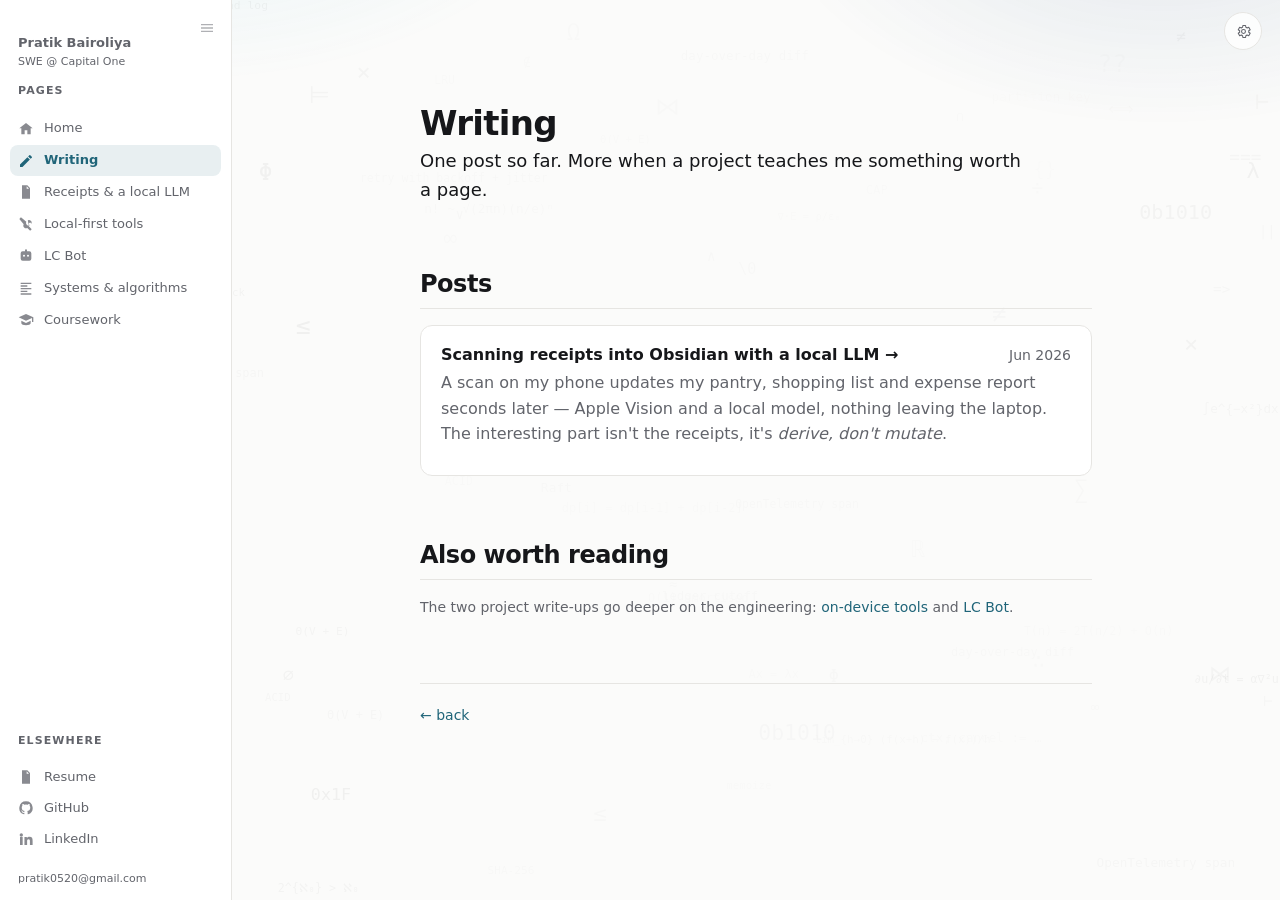
==== writing/index.html @ f4f7e484 "Keep the hero's three icon buttons together At 390px the action row wrapped 3 + 2 — the two pills an" ====
<!doctype html>
<html lang="en">
<head>
<meta charset="utf-8">
<meta name="viewport" content="width=device-width, initial-scale=1">
<title>Writing — Pratik Bairoliya</title>
<meta name="description" content="Notes from building things — local-first AI tools, batch systems, and what each one taught me.">

<link rel="canonical" href="https://pbairoliya.github.io/writing/">
<meta property="og:type" content="website">
<meta property="og:title" content="Writing — Pratik Bairoliya">
<meta property="og:description" content="Notes from building things. What a project taught me that I did not expect going in.">
<meta property="og:url" content="https://pbairoliya.github.io/writing/">
<meta property="og:site_name" content="Pratik Bairoliya">
<meta property="og:image" content="https://pbairoliya.github.io/og.png">
<meta property="og:image:width" content="1200">
<meta property="og:image:height" content="630">
<meta property="og:image:alt" content="Pratik Bairoliya — full-stack software engineer. Every night, a bank has to close its books. I own that job.">
<meta name="twitter:card" content="summary_large_image">
<meta name="theme-color" content="#fbfbfa" media="(prefers-color-scheme: light)">
<meta name="theme-color" content="#16171b" media="(prefers-color-scheme: dark)">
<link rel="icon" href="../favicon.svg" type="image/svg+xml">
<!-- /social -->
<script>try{var t=localStorage.getItem("theme");if(t&&t!=="system")document.documentElement.setAttribute("data-theme",t)}catch(e){}</script>
<link rel="stylesheet" href="../css/base.css?v=69">
<link rel="stylesheet" href="../css/components.css?v=69">
<link rel="stylesheet" href="../css/motion.css?v=69">
<link rel="stylesheet" href="../css/tour.css?v=69">
</head>
<body>
<a class="skip" href="#main">Skip to content</a>
<a class="skip skip-2" href="#side" data-skip>Skip to navigation</a>

<button class="side-toggle" id="side-toggle" type="button"
        aria-label="Open menu" aria-expanded="false" aria-controls="side">
  <svg viewBox="0 0 24 24" aria-hidden="true"><path d="M3 6h18v2H3V6Zm0 5h18v2H3v-2Zm0 5h18v2H3v-2Z"/></svg>
</button>
<div class="side-scrim" aria-hidden="true"></div>

<button class="gear" id="gear" type="button" aria-label="Settings"
        aria-expanded="false" aria-controls="settings" title="Settings">
  <svg viewBox="0 0 24 24" aria-hidden="true"><path d="M12 8.5a3.5 3.5 0 1 0 0 7 3.5 3.5 0 0 0 0-7Zm0 5.5a2 2 0 1 1 0-4 2 2 0 0 1 0 4Z"/><path d="M19.4 13a7.8 7.8 0 0 0 0-2l2-1.5-2-3.4-2.3.9a7.7 7.7 0 0 0-1.8-1L14.9 3.5h-3.8l-.4 2.5a7.7 7.7 0 0 0-1.8 1l-2.3-.9-2 3.4L6.6 11a7.8 7.8 0 0 0 0 2l-2 1.5 2 3.4 2.3-.9c.55.42 1.16.76 1.8 1l.4 2.5h3.8l.4-2.5c.64-.24 1.25-.58 1.8-1l2.3.9 2-3.4-2-1.5Z" fill="none" stroke="currentColor" stroke-width="1.5" stroke-linejoin="round"/></svg>
</button>

<div class="settings" id="settings" role="dialog" aria-label="Settings">
  <p class="set-label">Appearance</p>
  <div class="set-row" role="group" aria-label="Colour theme">
    <button type="button" data-theme-btn="system" aria-pressed="true">Auto</button>
    <button type="button" data-theme-btn="light"  aria-pressed="false">Light</button>
    <button type="button" data-theme-btn="dark"   aria-pressed="false">Dark</button>
  </div>
  <div class="set-sep"></div>
  <button class="set-item" type="button" data-open-palette>Command menu <span>⌘K</span></button>
  <button class="set-item" type="button" data-collapse-side>Hide sidebar <span>[</span></button>
  <a class="set-item" href="../">Back to the start <span>↰</span></a>
  <a class="set-item" href="https://github.com/pbairoliya/pbairoliya.github.io">Site source <span>↗</span></a>
</div>

<div id="palette" aria-hidden="true" role="dialog" aria-label="Command palette">
  <div class="pal-box">
    <input type="text" placeholder="Type to filter — résumé, email, projects, theme…"
           aria-label="Filter commands" autocomplete="off" spellcheck="false">
    <div class="pal-list"></div>
    <div class="pal-foot">
      <span><span class="kbd">↑↓</span> move</span>
      <span><span class="kbd">↵</span> run</span>
      <span><span class="kbd">esc</span> close</span>
    </div>
  </div>
</div>

<nav class="side" id="side" aria-label="Pages" tabindex="-1">
  <button class="side-collapse" id="side-collapse" type="button"
          aria-label="Collapse sidebar" title="Collapse sidebar ( [ )">
    <svg viewBox="0 0 24 24" aria-hidden="true"><path d="M3 6h18v2H3V6Zm0 5h18v2H3v-2Zm0 5h18v2H3v-2Z"/></svg>
  </button>

  <a class="side-head" href="../">
    <span class="side-name">Pratik Bairoliya<span>SWE @ Capital One</span></span>
  </a>

  <p class="side-label">Pages</p>
  <a href="../"><svg viewBox="0 0 24 24" aria-hidden="true"><path d="M12 3 2 11h3v9h5v-6h4v6h5v-9h3L12 3Z"/></svg><span>Home</span></a>
  <a href="../writing/" class="on"><svg viewBox="0 0 24 24" aria-hidden="true"><path d="M3 17.3V21h3.7L17.8 9.9l-3.7-3.7L3 17.3ZM20.7 7a1 1 0 0 0 0-1.4l-2.3-2.3a1 1 0 0 0-1.4 0l-1.8 1.8 3.7 3.7L20.7 7Z"/></svg><span>Writing</span></a>
  <a href="../writing/receipts-local-llm.html"><svg viewBox="0 0 24 24" aria-hidden="true"><path d="M6 2h8l4 4v16H6V2Zm7 1.5V7h3.5L13 3.5ZM8 12h8v1.5H8V12Zm0 3.5h8V17H8v-1.5Z"/></svg><span>Receipts &amp; a local LLM</span></a>
  <a href="../projects/on-device-tools.html"><svg viewBox="0 0 24 24" aria-hidden="true"><path d="M14.7 6.3a4 4 0 0 1 5.4 5.2l-1.6-1.6-1.9.5-.5 1.9 1.6 1.6a4 4 0 0 1-5.2-5.4L4.4 2 2 4.4l6.5 8.1a4 4 0 0 0 5.4 5.4l4.3 4.3 2.4-2.4-4.3-4.3"/></svg><span>Local-first tools</span></a>
  <a href="../projects/lc.html"><svg viewBox="0 0 24 24" aria-hidden="true"><path d="M12 2a1.5 1.5 0 0 1 1.5 1.5V5H17a3 3 0 0 1 3 3v8a3 3 0 0 1-3 3H7a3 3 0 0 1-3-3V8a3 3 0 0 1 3-3h3.5V3.5A1.5 1.5 0 0 1 12 2ZM9 10a1.5 1.5 0 1 0 0 3 1.5 1.5 0 0 0 0-3Zm6 0a1.5 1.5 0 1 0 0 3 1.5 1.5 0 0 0 0-3Zm-6 5.5h6V17H9v-1.5Z"/></svg><span>LC Bot</span></a>
  <a href="../projects/systems-and-algorithms.html"><svg viewBox="0 0 24 24" aria-hidden="true"><path d="M4 4h16v2H4V4Zm0 4h10v2H4V8Zm0 4h16v2H4v-2Zm0 4h10v2H4v-2Zm0 4h16v2H4v-2Z"/></svg><span>Systems &amp; algorithms</span></a>
  <a href="../projects/coursework.html"><svg viewBox="0 0 24 24" aria-hidden="true"><path d="M12 3 1 8l11 5 9-4.1V15h2V8L12 3ZM5 13.2V17c0 1.7 3.1 3 7 3s7-1.3 7-3v-3.8l-7 3.2-7-3.2Z"/></svg><span>Coursework</span></a>

  <div class="side-end">
    <p class="side-label">Elsewhere</p>
    <a href="../Pratik-Bairoliya-Resume.pdf"><svg viewBox="0 0 24 24" aria-hidden="true"><path d="M6 2h8l4 4v16H6V2Zm7 1.5V7h3.5L13 3.5ZM8 12h8v1.5H8V12Zm0 3.5h8V17H8v-1.5Z"/></svg><span>Resume</span></a>
    <a href="https://github.com/pbairoliya"><svg viewBox="0 0 24 24" aria-hidden="true"><path d="M12 2a10 10 0 0 0-3.16 19.49c.5.09.68-.22.68-.48v-1.7c-2.78.6-3.37-1.34-3.37-1.34-.45-1.16-1.11-1.47-1.11-1.47-.91-.62.07-.61.07-.61 1 .07 1.53 1.03 1.53 1.03.89 1.53 2.34 1.09 2.91.83.09-.65.35-1.09.63-1.34-2.22-.25-4.56-1.11-4.56-4.94 0-1.09.39-1.98 1.03-2.68-.1-.25-.45-1.27.1-2.64 0 0 .84-.27 2.75 1.02a9.5 9.5 0 0 1 5 0c1.91-1.29 2.75-1.02 2.75-1.02.55 1.37.2 2.39.1 2.64.64.7 1.03 1.59 1.03 2.68 0 3.84-2.34 4.68-4.57 4.93.36.31.68.92.68 1.85v2.74c0 .27.18.58.69.48A10 10 0 0 0 12 2Z"/></svg><span>GitHub</span></a>
    <a href="https://linkedin.com/in/pbairol"><svg viewBox="0 0 24 24" aria-hidden="true"><path d="M4.98 3.5a2.5 2.5 0 1 1 0 5 2.5 2.5 0 0 1 0-5ZM3 9h4v12H3V9Zm6.5 0h3.8v1.64h.05c.53-.95 1.83-1.95 3.77-1.95 4.03 0 4.78 2.5 4.78 5.76V21h-4v-5.66c0-1.35-.03-3.09-1.96-3.09-1.96 0-2.26 1.47-2.26 2.99V21h-4V9Z"/></svg><span>LinkedIn</span></a>
  </div>

  <div class="side-foot">
    <a href="mailto:pratik0520@gmail.com">pratik0520@gmail.com</a>
  </div>
</nav>

<main class="wrap" id="main" tabindex="-1">
  <h1>Writing</h1>
  <p class="lede">
    One post so far. More when a project teaches me something worth a page.
  </p>

  <h2 id="posts">Posts</h2>

  <a class="card" href="receipts-local-llm.html">
    <div class="row">
      <h3 style="margin:0">Scanning receipts into Obsidian with a local LLM →</h3>
      <span class="meta">Jun 2026</span>
    </div>
    <p>A scan on my phone updates my pantry, shopping list and expense report seconds later —
       Apple Vision and a local model, nothing leaving the laptop. The interesting part isn't
       the receipts, it's <em>derive, don't mutate</em>.</p>
  </a>

  <h2 id="also-worth-reading">Also worth reading</h2>
  <p class="meta">
    The two project write-ups go deeper on the engineering:
    <a href="../projects/on-device-tools.html">on-device tools</a> and
    <a href="../projects/lc.html">LC Bot</a>.
  </p>

  <footer>
    <a href="../">← back</a>
  </footer>
</main>
<script src="../js/theme.js?v=69" defer></script>
<script src="../js/field.js?v=69" defer></script>
<script src="../js/palette.js?v=69" defer></script>
<script src="../js/spotlight.js?v=69" defer></script>
<script src="../js/sidebar.js?v=69" defer></script>
<script src="../js/reveal.js?v=69" defer></script>
<script src="../js/blocks.js?v=69" defer></script>
<script src="../js/a11y.js?v=69" defer></script>
<script src="../js/settings.js?v=69" defer></script>
</body>
</html>
---- css/base.css ----
/* base — tokens, reset, typography, layout skeleton.
   Colour tokens are seeded here and then driven live by js/field.js, which
   walks a palette and rewrites --accent, --accent-2, --hit and --wash. */
:root {
  --bg:#fbfbfa; --panel:#fff; --ink:#16171a; --muted:#62646b;
  --line:#e6e5e2; --code-bg:#f3f3f1;
  --accent:#1f5fd6; --accent-2:#6d4bd8; --hit:#8b5cf6; --wash:#1f5fd6;
  --hit2:#b45309; --muted-strong:#5b6270;
  --on-accent:#fbfbfa;
  --mono: ui-monospace, SFMono-Regular, "SF Mono", Menlo, monospace;
  --sans: -apple-system, BlinkMacSystemFont, "Segoe UI", Inter, system-ui, sans-serif;

  /* ---- type scale ----
     The stylesheet had 26 distinct font sizes, 12 line-heights and 8 trackings.
     Several were the same visual tier written three ways — .89rem, .9rem and
     14px all meaning "muted caption". Seven steps, one unit. */
  --fs-2xs: .6875rem;   /* 11 — uppercase micro-labels */
  --fs-xs:  .75rem;     /* 12 — keyboard hints, badges  */
  --fs-sm:  .8125rem;   /* 13 — controls, nav, buttons  */
  --fs-md:  .875rem;    /* 14 — secondary text, captions */
  --fs-base: 1rem;      /* 16 — body                     */
  --fs-lg:  1.125rem;   /* 18 — lede                     */
  --fs-xl:  1.25rem;    /* 20 — a long page's lede        */
  --fs-2xl: 1.5rem;     /* 24 — section headings         */

  --lh-tight: 1.15;     /* display */
  --lh-snug:  1.3;      /* headings and UI rows */
  --lh-body:  1.6;      /* all prose */

  --ls-tight: -.02em;   /* large display type */
  --ls-caps:   .1em;    /* every uppercase label */

  /* ---- radii ---- four "card" radii collapse to one */
  --r-xs: 4px;          /* code, kbd, the job rail */
  --r-sm: 8px;          /* nav rows, small buttons */
  --r-md: 12px;         /* every card-like surface */
  --r-lg: 16px;         /* floating surfaces */
  --r-pill: 999px;

  /* ---- spacing ---- a 4px scale; 7/9/11/14/17/26/42/52 all rounded into it */
  --s1: 4px;  --s2: 8px;  --s3: 12px; --s4: 16px;
  --s5: 20px; --s6: 24px; --s7: 32px; --s8: 48px; --s9: 64px;

  /* ---- depth ---- three scrim opacities and four shadow alphas become two */
  --scrim: rgba(8, 9, 12, .55);
  --shadow-float: 0 6px 20px -10px rgba(0, 0, 0, .4);
  --shadow-pop: 0 18px 46px -18px rgba(0, 0, 0, .5);
}
@media (prefers-color-scheme: dark) {
  :root:not([data-theme="light"]) {
    --bg:#0e0f12; --panel:#16171b; --ink:#e9e9ea; --muted:#9a9ca3;
    --line:#2f323a; --code-bg:#1d1f23;
    --accent:#7fb2ff; --accent-2:#b18cff; --hit:#a97bff; --on-accent:#0e0f12;
    --hit2:#f0b429; --muted-strong:#9aa3ad;
  }
}
:root[data-theme="dark"] {
  --bg:#0e0f12; --panel:#16171b; --ink:#e9e9ea; --muted:#9a9ca3;
  --line:#2f323a; --code-bg:#1d1f23;
  --accent:#7fb2ff; --accent-2:#b18cff; --hit:#a97bff; --on-accent:#0e0f12;
  --hit2:#f0b429; --muted-strong:#9aa3ad;
}
:root[data-theme="light"] {
  --bg:#fbfbfa; --panel:#fff; --ink:#16171a; --muted:#62646b;
  --line:#e6e5e2; --code-bg:#f3f3f1;
}

* { box-sizing: border-box; }
body {
  margin: 0; background: var(--bg); color: var(--ink);
  font: var(--fs-base)/var(--lh-body) var(--sans); -webkit-font-smoothing: antialiased;
}
/* an ambient wash behind everything, drifting with the palette */
body::before {
  content: ""; position: fixed; inset: -20vh -10vw auto; height: 70vh; z-index: -2;
  pointer-events: none; opacity: .62;
  background: radial-gradient(48vw 42vh at 20% 0%,
                color-mix(in srgb, var(--wash) 24%, transparent), transparent 70%),
              radial-gradient(44vw 38vh at 84% 10%,
                color-mix(in srgb, var(--accent-2) 20%, transparent), transparent 72%);
  transition: background .9s linear;
}

.wrap { max-width: 720px; margin-inline: auto; position: relative; z-index: 1;
         padding-block: clamp(72px, 12vw, 104px) clamp(88px, 16vw, 120px);
         padding-inline: clamp(16px, 5vw, 24px); }
a { color: var(--accent); text-decoration: none; transition: color .8s linear; }
a:hover { text-decoration: underline; }

h1 { font-size: clamp(1.9rem, 5vw, 2.125rem); line-height: var(--lh-tight); letter-spacing: var(--ls-tight); margin: 0 0 var(--s1); }
h2 { font-size: var(--fs-2xl); line-height: var(--lh-snug); letter-spacing: var(--ls-tight); margin: var(--s9) 0 var(--s4);
     padding-bottom: var(--s2); border-bottom: 1px solid var(--line); }
h3 { font-size: var(--fs-base); font-weight: 700; line-height: var(--lh-snug);
     margin: var(--s7) 0 var(--s2); }
p  { margin: 0 0 var(--s3); }
ul { padding-left: var(--s5); margin: 0 0 var(--s3); }
li { margin-bottom: var(--s1); }

.lede { color: var(--ink); font-size: var(--fs-lg);
        line-height: var(--lh-body); margin-bottom: var(--s5); max-width: 34em; }
.meta { color: var(--muted); font-size: var(--fs-md); }
/* The line a recruiter filters on, before any prose: where he is, what he
   works in, how to reach him. */
.standfirst { margin: 0 0 var(--s4); color: var(--muted); font-size: var(--fs-md); }
.tagline { font: 600 var(--fs-xs)/1 var(--sans); letter-spacing: var(--ls-caps); text-transform: uppercase;
           color: var(--accent); margin: 0 0 var(--s3); transition: color .8s linear; }

code { font: .88em var(--mono); background: var(--code-bg); padding: 2px 5px; border-radius: var(--r-xs); }
pre  { background: var(--code-bg); border: 1px solid var(--line); border-radius: var(--r-sm);
       padding: var(--s3) var(--s4); overflow-x: auto; font: var(--fs-sm)/var(--lh-body) var(--mono); }
pre code { background: none; padding: 0; }

#field { position: fixed; inset: 0; z-index: -1; display: block; pointer-events: none; }

footer { margin-top: var(--s9); padding-top: var(--s5); border-top: 1px solid var(--line);
         color: var(--muted); font-size: var(--fs-md); }
.callout { border-left: 3px solid var(--accent); padding: 2px 0 2px var(--s4); margin: var(--s5) 0;
           font: 400 var(--fs-base)/var(--lh-body) var(--sans); color: var(--ink); }
.sr-only { position: absolute; width: 1px; height: 1px; margin: -1px; padding: 0;
           overflow: hidden; clip-path: inset(50%); white-space: nowrap; border: 0; }
.row { display: flex; justify-content: space-between; align-items: baseline; gap: 12px; }
.row .meta { white-space: nowrap; }

/* A designed focus state, everywhere. The rail clips outlines (overflow-y:auto),
   so links inside it get an inset ring instead. */
:where(a, button, [tabindex]):focus-visible {
  outline: 2px solid var(--accent); outline-offset: 2px;
}

/* Cap prose at ~72 characters; the stack grid and cards keep the full width. */
.boot p, .job li, .job p, .card p, section > p { max-width: 66ch; }
---- css/components.css ----
/* components — every discrete piece of UI on the page. */

/* ---- sidebar navigation ----
   A left rail of pages. Three things it got wrong before, all fixed here:
   it was translucent over a moving canvas so the glyph field crawled behind the
   text; it used full-colour emoji, which render at a different size and
   baseline on every platform and fight a monochrome interface; and collapsing
   animated `body { padding-left }`, which is a layout property and therefore
   never smooth. Solid panel, one monochrome icon set, transform-only motion. */
.side {
  position: fixed; inset-block: 0; left: 0; z-index: 8; width: 232px;
  display: flex; flex-direction: column; gap: 1px;
  padding: clamp(18px, 4vh, 28px) 10px 14px;
  background: var(--panel);
  border-right: 1px solid var(--line);
  overflow-y: auto; overscroll-behavior: contain;
}

.side-head { display: flex; align-items: center; padding: 2px 8px 18px; }
a.side-head { color: inherit; border-radius: var(--r-sm); padding: 8px 8px 10px; margin-bottom: 8px; }
a.side-head:hover { background: var(--code-bg); text-decoration: none; }
.side-name { font: 600 var(--fs-sm)/var(--lh-snug) var(--sans); min-width: 0; }
.side-name span { display: block; margin-top: 3px;
                  font: var(--fs-2xs)/var(--lh-snug) var(--sans); color: var(--muted); font-weight: 400;
                  overflow: hidden; text-overflow: ellipsis; white-space: nowrap; }

.side-label { padding: var(--s4) var(--s2) var(--s1); font: 600 var(--fs-2xs)/1 var(--sans);
              text-transform: uppercase; letter-spacing: var(--ls-caps); color: var(--muted); }
.side-label:first-of-type { padding-top: 0; }

.side a {
  display: flex; align-items: center; gap: 10px;
  padding: 7px 8px; border-radius: var(--r-sm);
  font: var(--fs-sm)/var(--lh-snug) var(--sans); color: var(--muted);
  transition: background-color .13s, color .13s;
}
.side a svg { width: 16px; height: 16px; flex: 0 0 16px; fill: currentColor; opacity: .75; }
.side a span { min-width: 0; overflow: hidden; text-overflow: ellipsis; white-space: nowrap; }
.side a:hover { background: var(--code-bg); color: var(--ink); text-decoration: none; }
.side a:hover svg { opacity: 1; }
.side a.on { color: var(--accent); font-weight: 600;
             background: color-mix(in srgb, var(--accent) 10%, transparent); }
.side a.on svg { opacity: 1; }

/* "Elsewhere" is reference, not navigation: it sinks to the bottom of the rail so
   the page's own links stay at the top where the eye lands first. */
.side-end { margin-top: auto; padding-top: var(--s3); }
.side-end .side-label { padding-top: 0; }
.side-foot { padding: var(--s4) var(--s2) 0; }
.side-foot a { padding: 0; font: var(--fs-2xs)/var(--lh-snug) var(--sans); color: var(--muted); display: block;
               overflow: hidden; text-overflow: ellipsis; }
.side-foot a:hover { color: var(--accent); background: none; }

/* The collapse control sits in the rail, not in the header — the header is a
   link on sub-pages, and a button inside an anchor is invalid markup. */
.side-collapse {
  position: absolute; top: 14px; right: 10px; width: 28px; height: 28px;
  display: grid; place-items: center; border-radius: var(--r-sm); cursor: pointer;
  line-height: 0; background: none; border: 0; color: var(--muted); opacity: .5;
  transition: opacity .14s, color .14s, background-color .14s;
}
.side:hover .side-collapse, .side-collapse:focus-visible { opacity: 1; }
.side-collapse:hover { background: var(--code-bg); color: var(--accent); }
.side-collapse svg { width: 16px; height: 16px; fill: currentColor; }

/* The menu button mirrors the settings gear on the other side. It appears
   whenever the rail is not on screen. Below the scrim (7), and hidden outright
   once the sheet is open. */
/* On a phone these float over the page, and at 390px the menu button was
   landing directly on a line of text. Give them a ground of their own. */
.side-toggle, .gear { backdrop-filter: blur(10px) saturate(1.4); }
.side-toggle { position: fixed; z-index: 6; display: none; place-items: center;
               line-height: 0;
               top: max(12px, env(safe-area-inset-top)); left: clamp(12px, 3vw, 18px);
               width: 38px; height: 38px; border-radius: var(--r-pill); cursor: pointer;
               background: var(--panel);
               border: 1px solid var(--line); color: var(--muted);
               box-shadow: 0 6px 20px -10px rgba(0,0,0,.4); }
.side-toggle:hover { color: var(--accent); border-color: var(--accent); }
.side-toggle svg { width: 16px; height: 16px; fill: currentColor; }
.side-scrim { position: fixed; inset: 0; z-index: 7; background: rgba(8,9,12,.45);
              opacity: 0; pointer-events: none; transition: opacity .28s ease; }
body.side-open .side-scrim { opacity: 1; pointer-events: auto; }

/* ---- actions ---- */
.actions { display: flex; flex-wrap: wrap; gap: 9px; margin: 18px 0 4px; }
.btn { display: inline-flex; align-items: center; gap: 7px;
       background: var(--panel); border: 1px solid var(--line); border-radius: var(--r-pill);
       padding: 9px 16px; font: var(--fs-sm)/1 var(--sans); color: var(--ink); cursor: pointer; }
.btn:hover { text-decoration: none; }
.btn .k { font: var(--fs-2xs) var(--mono); color: var(--muted); }
.btn.primary { border-color: var(--accent); color: var(--accent); }
.btn.palette-btn { border-color: var(--accent); color: var(--accent); }
.btn.palette-btn .k { border: 1px solid currentColor; border-radius: var(--r-pill);
                      padding: 2px 6px; opacity: .85; }

/* ---- work rows ---- */
.job { --job-pad: 12px;
       /* Where the header row's first line sits, measured rather than guessed:
          the entry's own padding, the toggle's, then half a line. Anything that
          has to line up with the title derives from this — the dot and the grip
          each carried their own constant and both drifted the moment the
          toggle gained padding. */
       --head-mid: calc(var(--job-pad) + var(--s2)
                        + (var(--fs-md) * var(--lh-snug)) / 2
                        - .037em);   /* optical, same reason as the bullets */
       padding: var(--job-pad) clamp(12px, 4vw, 18px);
       margin-inline: clamp(-18px, -4vw, -12px);
       border: 1px solid transparent; border-radius: var(--r-md); }
.job + .job { margin-top: 2px; }
/* One rule between entries, not one above and one below each. */
.job:not(:last-of-type)::before {
  content: ""; position: absolute; inset-inline: clamp(12px, 4vw, 18px); bottom: 0; height: 1px;
  background: color-mix(in srgb, var(--line) 60%, transparent); transition: opacity .25s;
}
.job.lit::before, .job.lit + .job::before { opacity: 0; }
.job-head { margin: 0; }
/* Education keeps the same head, minus the disclosure: it is four lines long. */
div.job-head { display: flex; flex-wrap: wrap; justify-content: space-between;
               align-items: baseline; gap: 4px var(--s3); }
div.job-head h3 { margin: 0; font: 600 var(--fs-lg)/var(--lh-snug) var(--sans);
                  letter-spacing: var(--ls-tight); }
div.job-head .meta { white-space: nowrap; }
.job ul { margin-bottom: 0; }

/* A role opens when you want to read it. The markup ships open, so a blocked
   script leaves a plain readable page; blocks.js closes them on load. */
/* Grid, not wrap: a narrow viewport should wrap the job title, never drop the
   chevron onto a line of its own. */
.job-toggle { display: grid; grid-template-columns: minmax(0, 1fr) auto auto;
              align-items: baseline; gap: 2px var(--s3);
              width: 100%; padding: 0; background: none; border: 0; cursor: pointer;
              color: inherit; font: inherit; text-align: left; }
.job-name { font: 700 var(--fs-md)/var(--lh-snug) var(--sans); letter-spacing: var(--ls-tight); }
.job-name i { font-style: normal; font-weight: 400; font-size: var(--fs-2xs);
              color: var(--muted); white-space: nowrap; }
.job-name i::before { content: " · "; }
@media (max-width: 620px) {
  .job-toggle { grid-template-columns: minmax(0, 1fr) auto; }
  .job-name { grid-column: 1 / -1; }
}
.job-toggle .meta { white-space: nowrap; }
.job-toggle .chev { width: 18px; height: 18px; align-self: center;
                    fill: none; stroke: var(--muted); stroke-width: 2;
                    stroke-linecap: round; stroke-linejoin: round; opacity: 0;
                    transition: transform .34s cubic-bezier(.34,1.3,.64,1),
                                opacity .2s, stroke .2s; }
.job:hover .chev, .job-toggle:focus-visible .chev, .job:not(.shut) .chev { opacity: 1; }
@media (hover: none) { .job-toggle .chev { opacity: 1; } }
.job-toggle:hover .job-name, .job-toggle:hover .chev { color: var(--accent); stroke: var(--accent); }
.job-toggle:focus-visible { outline: 2px solid var(--accent); outline-offset: 4px;
                            border-radius: var(--r-xs); }
.job.shut .chev { transform: rotate(-90deg); }
.job:not(.shut) .chev { stroke: var(--accent); }
/* 0fr -> 1fr animates to the content's real height without measuring it. */
.job-body { display: grid; grid-template-rows: 1fr;
            transition: grid-template-rows .34s cubic-bezier(.2,.8,.3,1); }
.job-body > div { overflow: hidden; }
/* Zero height with overflow:hidden still leaves the bullets in the
   accessibility tree and findable by ctrl-F. visibility does remove them, and
   delaying it by the duration keeps the collapse animating. */
.job.shut .job-body { grid-template-rows: 0fr; visibility: hidden;
                      transition: grid-template-rows .34s cubic-bezier(.2,.8,.3,1),
                                  visibility 0s .34s; }

/* The bullets arrive one after another rather than all at once. */
/* Notion does not stagger anything. A toggle opens, the content is there, and
   the only thing that moved was the height. The bullets had a two-part spring
   entrance with a 55ms cascade — that was the weird animation. They are now
   simply present, and the disclosure's own height change does all the work.
   The marker is a small disc in the entry's colour: a bullet, not a gesture. */
.job-body > div > ul { list-style: none; padding-left: 0; margin-top: var(--s2); }
.job-body > div > ul > li { position: relative; padding-left: 18px;
                            line-height: var(--lh-body); }
/* Centred on the first line by arithmetic rather than by a guessed em: half of
   (line box − dot). `top: .58em` sat a pixel low at 16/1.6 and drifted with
   any size change. --bullet is declared once so both halves agree. */
.job-body > div > ul > li::before {
  --bullet: 5px;
  content: ""; position: absolute; left: 4px;
  /* minus .05em: a line BOX is taller than the text in it, so centring on
     the box sits the dot ~0.8px under the text's optical middle at 16/1.6 */
  top: calc((1em * var(--lh-body) - var(--bullet)) / 2 - .05em);
  width: var(--bullet); height: var(--bullet); border-radius: var(--r-pill);
  background: var(--pin, var(--accent)); opacity: .9;
}


/* ---- cards ---- */
.card { display: block; background: var(--panel); border: 1px solid var(--line);
        border-radius: var(--r-md); padding: 18px 20px; margin-bottom: 14px; color: inherit; }
.card:hover { text-decoration: none; }
.card h3 { margin: 0 0 var(--s1); }
.card .row { margin-bottom: var(--s1); }
.card .row h3 { margin: 0; }
.card p  { margin: 0 0 10px; color: var(--muted); font-size: var(--fs-base); }

/* ---- stack ---- */
.stack-group { margin-bottom: 20px; }
.stack-label { font: 600 var(--fs-2xs)/1 var(--sans); letter-spacing: var(--ls-caps); text-transform: uppercase;
               color: var(--muted); margin-bottom: 10px; }
/* auto-fit, not auto-fill: the tracks share the leftover width instead of
   leaving empty columns, so a long label like "OpenTelemetry" has somewhere to
   go. Tiles stretch to the tallest in the row, so a wrapped label does not
   leave a short tile floating. */
.stack { display: grid; gap: var(--s2); align-items: stretch;
         grid-template-columns: repeat(auto-fit, minmax(clamp(132px, 30vw, 158px), 1fr)); }
.tool { display: flex; align-items: center; gap: var(--s2); background: var(--panel);
        border: 1px solid var(--line); border-radius: var(--r-md); padding: var(--s2) var(--s3);
        font-size: var(--fs-sm); line-height: var(--lh-snug); color: var(--ink);
        min-width: 0;                    /* a flex item will not shrink without this */
        overflow-wrap: anywhere;         /* a long word breaks rather than overflowing */
        hyphens: auto; }
.tool img { width: 20px; height: 20px; flex: 0 0 20px; }
:root[data-theme="dark"] .tool img,
:root:not([data-theme="light"]) .tool img { filter: brightness(1.7) saturate(.85); }
@media (prefers-color-scheme: light) { :root:not([data-theme="dark"]) .tool img { filter: none; } }
/* A handful of tools have no logo anywhere public — S3, EMR, DynamoDB, SQL and
   "REST APIs" are services or concepts, not brands. They get a drawn glyph in
   the same 20px box as a real logo, which reads as an icon; the letter badges
   they replace read as a placeholder. */
.tool .gl { width: 20px; height: 20px; flex: 0 0 20px; fill: var(--accent);
            transition: fill .8s linear; }


/* ---- credentials ---- */
.cred { display: flex; align-items: flex-start; gap: 14px; background: var(--panel);
        border: 1px solid var(--line); border-left: 3px solid var(--accent);
        border-radius: var(--r-md); padding: 16px 18px; margin-bottom: 12px; color: inherit;
        transition: border-left-color .8s linear; }
a.cred:hover { text-decoration: none; }
.cred-body h3 { margin: 0 0 var(--s1); }
.cred-body p  { margin: 0; color: var(--muted); font-size: var(--fs-md); }
/* Same badge as a stack tile's monogram, one size up: a single word on one
   line. It used to be two <br>-separated words squeezed into 34px. */
.cred-mark { display: grid; place-items: center; flex: 0 0 auto; min-width: 46px;
             align-self: center; padding: var(--s1) var(--s2);
             border: 1px solid var(--line); border-radius: var(--r-xs);
             background: var(--code-bg);
             font: 700 var(--fs-2xs)/1 var(--sans); letter-spacing: var(--ls-caps);
             text-transform: uppercase; color: var(--accent);
             transition: color .8s linear; }

.interests { margin-top: var(--s5); }

/* ---- background section ---- */


/* ---- command palette ---- */
#palette { position: fixed; inset: 0; z-index: 40; display: none;
           background: rgba(8,9,12,.5); backdrop-filter: blur(4px); padding: 14vh 18px 18px; }
#palette.on { display: block; }
.pal-box { max-width: 520px; margin: 0 auto; background: var(--panel);
           border: 1px solid var(--line); border-radius: var(--r-lg); overflow: hidden;
           box-shadow: 0 30px 80px rgba(0,0,0,.45); }
.pal-box input:focus-visible { outline: 2px solid var(--accent); outline-offset: -2px; }
.pal-box input { width: 100%; border: 0; border-bottom: 1px solid var(--line);
                 background: none; color: var(--ink); font: var(--fs-base) var(--sans);
                 padding: 15px 18px; }
.pal-list { max-height: 330px; overflow-y: auto; padding: 6px; }
.pal-row { justify-content: space-between; align-items: baseline;
           width: 100%; text-align: left; background: none; border: 0; cursor: pointer;
           color: var(--ink); font: var(--fs-sm) var(--sans); padding: 9px 12px; border-radius: var(--r-sm); }
.pal-row:hover, .pal-row.on { background: var(--code-bg); }
.pal-row.on { color: var(--accent); }
.pal-hint { font: var(--fs-2xs) var(--mono); color: var(--muted); }
.pal-empty { color: var(--muted); font-size: var(--fs-sm); padding: 14px 12px; margin: 0; }
.pal-foot { border-top: 1px solid var(--line); padding: 8px 16px;
            font: var(--fs-2xs) var(--mono); color: var(--muted); display: flex; gap: 14px; }
.kbd { font: var(--fs-2xs) var(--mono); border: 1px solid var(--line); border-bottom-width: 2px;
       border-radius: var(--r-xs); padding: 2px 5px; color: var(--muted); }

/* ---- toast ---- */
#toast { position: fixed; left: 50%; bottom: 26px; transform: translate(-50%, 14px);
         background: var(--panel); border: 1px solid var(--accent); color: var(--ink);
         padding: 10px 17px; border-radius: var(--r-pill); font: var(--fs-sm) var(--sans);
         opacity: 0; pointer-events: none; z-index: 50;
         transition: opacity .2s, transform .2s; }
#toast.on { opacity: 1; transform: translate(-50%, 0); }

/* ---- notion-ish block affordances ---- */
section[id] > h2, h2[id] { position: relative; }
.anchor {
  background: none; border: 0; cursor: pointer; padding: 0 0 0 9px;
  font: var(--fs-base) var(--mono); color: var(--muted); opacity: 0;
  transition: opacity .18s, color .18s;
}
section[id] > h2:hover .anchor, h2[id]:hover .anchor,
.anchor:focus-visible { opacity: 1; }
.anchor:hover { color: var(--accent); }

/* ---- palette, grouped like a quick-find ---- */
.pal-group { margin: var(--s2) 0 var(--s1); padding: 0 var(--s3);
             font: 600 var(--fs-2xs)/1 var(--sans); letter-spacing: var(--ls-caps); text-transform: uppercase;
             color: var(--muted); opacity: .75; }
.pal-list .pal-group:first-child { margin-top: 2px; }
.pal-row { display: grid; grid-template-columns: 20px minmax(0, 1fr) auto;
           align-items: baseline; gap: 10px; }
.pal-i { font: var(--fs-xs) var(--mono); color: var(--muted); text-align: center; }
.pal-row.on .pal-i { color: var(--accent); }
.pal-t { overflow: hidden; text-overflow: ellipsis; white-space: nowrap; }

/* ---- icon buttons ---- */
.btn.icon { padding: 9px; width: 38px; height: 38px; justify-content: center;
            border-color: color-mix(in srgb, var(--ink) 22%, transparent); }
.btn.icon svg { width: 17px; height: 17px; fill: currentColor; display: block; }
.btn.icon:hover { color: var(--accent); }

/* ---- properties block ----
   The first thing a recruiter scans. Modelled on a Notion page's property
   table: a narrow label column, values that wrap, and nothing decorative. */

/* ---- long-form reading ---- */
/* The frame is the same 720px on every page — a width jump when you move
   between them is the most visible way a site stops feeling like one site.
   Long-form prose still reads at a comfortable measure, set in ch on the
   paragraphs rather than by shrinking the whole page. */
.post p, .post ul, .post ol { max-width: 68ch; }
.post .lede { font-size: var(--fs-lg); color: var(--ink); }
.post h2 { margin-top: var(--s8); }
.post .byline { margin: 0 0 var(--s6); }

/* ---- settings ---- */
.gear { position: fixed; z-index: 6; display: grid; place-items: center;
       line-height: 0;
        top: max(12px, env(safe-area-inset-top)); right: clamp(12px, 3vw, 18px);
        width: 38px; height: 38px; border-radius: var(--r-pill); cursor: pointer;
        background: color-mix(in srgb, var(--panel) 80%, transparent);
        border: 1px solid var(--line); color: var(--muted);
        backdrop-filter: blur(12px); -webkit-backdrop-filter: blur(12px);
        transition: color .2s, border-color .2s, transform .2s; }
.gear:hover { color: var(--accent); border-color: var(--accent); transform: rotate(35deg); }
.gear svg { width: 17px; height: 17px; fill: currentColor; }
.gear[aria-expanded="true"] { color: var(--accent); border-color: var(--accent); }

.settings { position: fixed; z-index: 12; display: none;
            top: calc(max(12px, env(safe-area-inset-top)) + 44px);
            right: clamp(12px, 3vw, 18px); width: 226px; padding: 6px;
            background: color-mix(in srgb, var(--panel) 94%, transparent);
            backdrop-filter: blur(16px); -webkit-backdrop-filter: blur(16px);
            border: 1px solid var(--line); border-radius: var(--r-lg);
            box-shadow: 0 18px 46px -18px rgba(0,0,0,.55); }
.settings.on { display: block; animation: riseIn .18s ease both; }
.set-label { margin: 8px 0 4px; padding: 0 10px;
             font: 600 var(--fs-2xs)/1 var(--sans); letter-spacing: var(--ls-caps); text-transform: uppercase;
             color: var(--muted); }
.set-row { display: flex; gap: 4px; padding: 0 6px 6px; }
.set-row button { flex: 1; background: none; border: 1px solid var(--line);
                  border-radius: var(--r-sm); padding: 7px 0; cursor: pointer;
                  font: var(--fs-xs) var(--sans); color: var(--muted); }
.set-row button[aria-pressed="true"] { color: var(--on-accent); border-color: transparent;
  background: linear-gradient(120deg, var(--accent), var(--accent-2)); }
.set-item { display: flex; justify-content: space-between; align-items: center; gap: 10px;
            min-width: 0; text-align: left;
            width: 100%; background: none; border: 0; cursor: pointer; border-radius: var(--r-sm);
            padding: 9px 10px; font: var(--fs-sm) var(--sans); color: var(--ink); }
.set-item:hover { background: var(--code-bg); text-decoration: none; }
.set-item span { font: 600 var(--fs-2xs) var(--sans); letter-spacing: var(--ls-caps); color: var(--muted); }
.set-sep { height: 1px; background: var(--line); margin: 5px 8px; }

/* Two skip links now: the conventional "to content" first, then the rail. Offset
   the second so they don't stack on top of each other when both are focused. */
.skip.skip-2 { left: 152px; }

/* ---- skip link ----
   The sidebar sits at the end of the DOM so the page reads first for a screen
   reader. That would otherwise make the nav the LAST thing a keyboard user
   reaches, so offer it as the first. */
.skip { position: fixed; top: 8px; left: 8px; z-index: 60;
        transform: translateY(-160%); transition: transform .18s;
        background: var(--panel); border: 1px solid var(--accent); color: var(--accent);
        border-radius: var(--r-sm); padding: 9px 15px; font: var(--fs-sm) var(--sans); }
.skip:focus { transform: none; text-decoration: none; }

/* A sheet that is merely translated off-screen still holds its links in the tab
   order. Hide it from assistive tech and from tabbing until it is open. */
@media (max-width: 900px) {
  .side { transform: translateX(-102%); visibility: hidden;
          transition: transform .28s cubic-bezier(.2,.8,.3,1), visibility 0s .28s;
          box-shadow: 0 0 48px -8px rgba(0,0,0,.45); width: min(272px, 84vw); }
  body.side-open .side { transform: none; visibility: visible; transition-delay: 0s; }
}
@media (prefers-reduced-motion: reduce) { .skip { transition: none; } }

/* ===== the rail is present, or it is gone =====
   Collapsing used to shrink it to a strip of icons, which still took width and
   still had to be explained with tooltips. Hiding it outright is simpler, gives
   the page the full width back, and means one mental model instead of three:
   the rail is open, or a button on the left brings it back. */
/* Scoped to desktop, and it MUST be. Collapse is a desktop idea, but the class
   is remembered in localStorage and the same storage is read on a phone. While
   this rule was unscoped it sat after the sheet rules with equal specificity,
   so a stored `side-collapsed` pinned the sheet off-screen at every width and
   the menu button silently did nothing. */
@media not all and (max-width: 900px) {
  /* the page sits beside the rail rather than under it, and moves with it —
     the padding used to snap from 232px to 0 while the rail took 280ms to
     leave, so the text jumped and then the rail followed it out */
  body:not(.bare) { padding-left: 232px;
                    transition: padding-left .28s cubic-bezier(.2,.8,.3,1); }
  /* The transition belongs to the RAIL, not to the collapsed state. Declaring
     it only on `.side-collapsed .side` meant it existed while collapsing and
     vanished the instant the class came off — so closing animated and opening
     snapped. Only the delayed `visibility` is state-specific: hide after the
     slide, reveal before it. */
  .side { transition: transform .28s cubic-bezier(.2,.8,.3,1), visibility 0s; }
  body.side-collapsed .side {
    transform: translateX(-102%);
    visibility: hidden;
    transition: transform .28s cubic-bezier(.2,.8,.3,1), visibility 0s .28s;
  }
  body.side-collapsed { padding-left: 0; }
  body.side-collapsed .side-toggle { display: grid; }
}

@media (max-width: 900px) {
  .side-toggle { display: grid; }
  body.side-open .side-toggle { opacity: 0; pointer-events: none; }
}
@media (prefers-reduced-motion: reduce) and (min-width: 900.02px) {
  .side, body.side-collapsed .side, body:not(.bare) { transition: none; }
}
.side a:focus-visible { outline: none; box-shadow: inset 0 0 0 2px var(--accent); }

/* The closing ask. A reader who got this far should not be handed only a link to the CSS. */
footer .cta { color: var(--ink); font-size: var(--fs-base); max-width: 60ch; margin: 0 0 var(--s3); }
footer .cta-actions { margin-bottom: 18px; }


/* ===== overlays ===== */
/* Nothing locked the page behind the palette or the sheet, so scrolling over
   the dimmed area scrolled the content underneath — and on iOS the scrim
   rubber-banded the document. */
body.no-scroll { overflow: hidden; }
body.side-open { overflow: hidden; }
.side-scrim, #palette { overscroll-behavior: contain; }

/* Card title and its metadata on one line, title left, meta right, baselines aligned. */

@media (prefers-reduced-motion: reduce) {
  .job-body, .job-body li, .job-toggle .chev { transition: none; }
}

/* ===== Work reads as a timeline =====
   A line down the left with a node per role. The node is the state: a ring
   when the role is closed, a filled disc when it is open. That replaces a
   column of chevron buttons with one thing to look at. */
/* A ruler down the left: start year, then the line, then the row. Every entry
   collapses to a single line, so seven of them read at a glance instead of
   filling a screen. */
.timeline .job { position: relative; }
/* each node lights as the fill reaches it; --d is its place in the sweep */
/* blocks.js adds this once the sweep has finished. Without it the stagger is a
   permanent transition-delay and the last node takes 780ms to answer a hover. */
/* The row slides in off the line as the sweep reaches it. An ANIMATION, not a
   transition — a transition-delay would stay on the element and make every
   later hover answer late. `backwards` fill holds the from-state during the
   delay and hands the element back to its own styles afterwards. */
.timeline.drawn .job-head,
.timeline.drawn .views {
  animation: role-in .42s cubic-bezier(.22,.9,.3,1) calc(var(--d, 0) * 1ms + 60ms) backwards;
}
/* Fade only. This used to slide the row in from translateX(-14px) while the
   dot beside it stayed put, so the text visibly pulled away from its own
   bullet and then caught up. Nothing on this page should move sideways. */
@keyframes role-in { from { opacity: 0; } }

/* the dot lands just before its row, so the line builds and the text follows */
.timeline.drawn .job-dot {
  animation: dot-in .4s cubic-bezier(.22,.9,.3,1) calc(var(--d, 0) * 1ms) backwards;
}
@keyframes dot-in { from { transform: scale(.7); opacity: 0; } }

/* a year divider arrives just before the entries it introduces */
.timeline.drawn .tl-year span {
  animation: role-in .4s cubic-bezier(.22,.9,.3,1) calc(var(--y, 0) * 1ms) backwards;
}
.timeline.drawn .tl-year::after {
  animation: rule-draw .5s cubic-bezier(.22,.9,.3,1) calc(var(--y, 0) * 1ms) backwards;
}
@keyframes rule-draw { from { opacity: 0; } }

/* the open role's bullets wait their turn rather than arriving before the line */

/* A safety floor. blocks.js marks the timeline settled once the sweep's wall
   clock has run out, which clears the entrance animation and hands the element
   back to its own styles. In a normal browser this changes nothing. */
.timeline.settled .job-head,
.timeline.settled .views,
.timeline.settled .job-dot,
.timeline.settled .tl-year span,
.timeline.settled .tl-year::after { animation: none; }

.job[data-kind="work"]       { --pin: var(--accent); }
.job[data-kind="teaching"],
.job[data-kind="research"]   { --pin: var(--accent-2); }
.job[data-kind="leadership"] { --pin: var(--hit2); }
.job[data-kind="school"]     { --pin: var(--muted-strong); }

/* The same row treatment as the rail: rounded, soft, and quick. The version
   he rejected was a hard-edged grey rectangle the width of the entry; this is
   inset, 8px-rounded and the rail's own 130ms. */
#work .job-toggle { padding: var(--s2) var(--s3); margin: 0 calc(var(--s3) * -1);
                    border-radius: var(--r-sm);
                    transition: background-color .13s; }
#work .job:hover .job-toggle { background: var(--code-bg); }
#work .job { cursor: pointer; }   /* the whole entry toggles */

@media (prefers-reduced-motion: reduce) {
  .timeline.drawn .job-head, .timeline.drawn .job-dot,
  .timeline.drawn .tl-year span, .timeline.drawn .tl-year::after { animation: none; }
}

/* ---- coursework, linked straight at the repositories ---- */
.courses { list-style: none; padding: 0; margin: 0;
           display: grid; gap: var(--s2);
           grid-template-columns: repeat(auto-fit, minmax(min(100%, 280px), 1fr)); }
.courses li { margin: 0; }
.course-head { margin: var(--s5) 0 var(--s3); align-items: baseline; }
.course-head .stack-label { margin: 0; }
.course-head a { white-space: nowrap; }
@media (max-width: 400px) { .row.course-head a.meta { white-space: normal; } }
.courses a { position: relative; display: grid; grid-template-columns: auto minmax(0, 1fr);
             gap: var(--s3); align-items: center; overflow: hidden;
             padding: var(--s3) var(--s4); border: 1px solid var(--line);
             border-radius: var(--r-md); background: var(--panel); color: var(--ink);
             transition: border-color .2s, transform .2s cubic-bezier(.2,.8,.3,1); }
.courses a::after {
  content: ""; position: absolute; inset: 0 auto 0 0; width: 3px;
  background: linear-gradient(var(--accent), var(--accent-2));
  transform: scaleY(0); transform-origin: bottom;
  transition: transform .3s cubic-bezier(.2,.8,.3,1);
}
.courses a:hover { text-decoration: none; border-color: var(--accent); transform: translateY(-2px); }
.courses a:hover::after { transform: scaleY(1); }
.courses b { font: 700 var(--fs-2xs)/1 var(--sans); letter-spacing: var(--ls-caps);
             color: var(--accent); transition: color .8s linear; }
.courses span { min-width: 0; color: var(--muted); font-size: var(--fs-md);
                line-height: var(--lh-snug); }
.courses strong { display: block; color: var(--ink); font-weight: 600; }

/* ---- projects read as a numbered set ---- */
#projects .card { position: relative; overflow: hidden; }
/* An index per card. Big, faint, and out of the way until you hover it — it
   gives the section a rhythm without adding anything to read. */
.card-no { display: inline-block; margin-right: var(--s3); vertical-align: baseline;
           font: 700 var(--fs-2xs)/1 var(--sans); letter-spacing: var(--ls-caps);
           color: var(--muted); transition: color .25s; }
#projects .card:hover .card-no { color: var(--accent); }
.armed #projects .card.reveal { transition-delay: calc(var(--n, 0) * 70ms); }
.armed #projects .card.reveal.seen { transition-delay: 0s; }   /* the stagger is spent */
#projects .card::before {
  content: ""; position: absolute; inset: 0 auto 0 0; width: 3px;
  background: linear-gradient(var(--accent), var(--accent-2));
  transform: scaleY(0); transform-origin: bottom;
  transition: transform .34s cubic-bezier(.2,.8,.3,1);
}
#projects .card:hover::before, #projects .card:focus-visible::before { transform: scaleY(1); }
/* the accent bar IS the hover state; the wash, the lift and the shadow
   on top of it were three more answers to the same question */
.shelf .card.lit { background-color: var(--panel); box-shadow: none; transform: none; }

@media (prefers-reduced-motion: reduce) {
  .courses a, .courses a::after, #projects .card::before, .card-no { transition: none; }
  .armed #projects .card.reveal, .armed #projects .card.reveal.seen { transition-delay: 0s; }
  .courses a:hover { transform: none; }
}

/* The stack a project is built in, up top where a recruiter scans first. */
.chips { display: flex; flex-wrap: wrap; gap: var(--s1); margin: 0 0 var(--s3); }
.chips span { padding: 3px var(--s2); border: 1px solid var(--line);
              border-radius: var(--r-pill); background: var(--code-bg);
              font: 600 var(--fs-2xs)/1.5 var(--sans); letter-spacing: .02em;
              color: var(--muted); white-space: nowrap;
              transition: border-color .2s, color .2s; }
.card:hover .chips span { border-color: color-mix(in srgb, var(--accent) 40%, var(--line));
                          color: var(--ink); }
@media (prefers-reduced-motion: reduce) { .chips span { transition: none; } }

/* ===== chapters =====
   Experience and School are one timeline; Things I built and Writing are one
   shelf. They stay separate <section id>s so the rail, the palette and every
   deep link keep working — what changes is that their headings stop looking
   like the top of a new page and start looking like a label on the thing they
   are part of. */


/* School's contents line up with the entries above them */

.shelf { display: block; margin-top: var(--s9); }


/* ===== one shelf, filtered =====
   Projects and Writing are the same kind of object — a thing that was made —
   so they share one label and one sequence, and the chips narrow it rather
   than the page splitting it. No JS means no filter and everything visible,
   which is the right fallback. */
.shelf-head { margin: var(--s6) 0 var(--s4); align-items: center; }
.shelf-head .stack-label { margin: 0; }
.filters { display: flex; gap: var(--s1); flex-wrap: wrap; }
.filters button { padding: 4px var(--s3); border: 1px solid var(--line);
                  border-radius: var(--r-pill); background: none; cursor: pointer;
                  color: var(--muted); font: 600 var(--fs-2xs)/1.6 var(--sans);
                  letter-spacing: var(--ls-caps); text-transform: uppercase;
                  transition: color .2s, border-color .2s, background-color .2s; }
.filters button:hover { color: var(--ink); border-color: var(--accent); }
.filters button[aria-pressed="true"] { color: var(--on-accent, var(--bg));
                                       background: var(--accent); border-color: var(--accent); }
.shelf .card[hidden] { display: none; }
/* the cards that survive a filter re-deal rather than snapping into place */
.shelf.filtering .card { animation: card-in .34s cubic-bezier(.2,.8,.3,1) backwards;
                         animation-delay: calc(var(--p, 0) * 45ms); }
@keyframes card-in { from { opacity: 0; transform: translateY(10px) scale(.99); } }

@media (prefers-reduced-motion: reduce) {
  .filters button { transition: none; }
  .shelf.filtering .card { animation: none; }
}


/* ===== the time axis =====
   One shared scale across every row, so overlap is something you see rather
   than something you work out. The lane is a fixed column between the title
   and the dates; below 900px there is no room for it and it goes. */

/* the lane, and the faint year gridlines behind every row */




/* ===== a vertical timeline =====
   Time runs down the page, which is the direction a page is read anyway. The
   years punctuate the list instead of being ruled across it — the horizontal
   chart needed six vertical lines through everything to place its bars, and
   they were the noisiest thing on the page. */
.timeline { --lane: 56px; margin: var(--s9) 0 var(--s7); }
#tl-list { position: relative; }

.tl-year { position: relative; padding-left: var(--lane); margin: var(--s5) 0 var(--s2);
           display: flex; align-items: center; gap: var(--s3); }
.tl-year:first-of-type { margin-top: var(--s4); }
.tl-year span { position: absolute; left: 0; width: 40px; text-align: right;
                font: 700 var(--fs-2xs)/1 var(--sans); letter-spacing: var(--ls-caps);
                color: var(--muted); }
.tl-year::after { content: ""; flex: 1; height: 1px;
                  background: linear-gradient(90deg, var(--line), transparent 55%); }

.timeline .job { position: relative; padding-left: var(--lane); }
.job-dot { --dot: 11px;
           position: absolute; left: 30px; top: calc(var(--head-mid) - var(--dot) / 2);
           width: var(--dot); height: var(--dot); border-radius: var(--r-pill); box-sizing: border-box;
           border: 2px solid var(--pin, var(--accent)); background: var(--bg); z-index: 1;
           transition: transform .3s cubic-bezier(.34,1.4,.64,1), background-color .3s; }
.job:hover .job-dot { transform: scale(1.25); }
.job-dot.pop { animation: dot-pop .45s cubic-bezier(.34,1.5,.64,1); }
@keyframes dot-pop { 0% { transform: scale(.4); } 55% { transform: scale(1.5); } }
.job:not(.shut) .job-dot { background: var(--pin, var(--accent));
                           box-shadow: 0 0 0 4px color-mix(in srgb, var(--pin, var(--accent)) 16%, transparent); }
/* a run that has not ended keeps a light on it */
.job-now .job-dot::after {
  content: ""; position: absolute; inset: -2px; border-radius: inherit;
  border: 2px solid var(--pin, var(--accent)); animation: dot-pulse 2.6s ease-out infinite;
}
@keyframes dot-pulse {
  0%   { transform: scale(1);   opacity: .6; }
  70%, 100% { transform: scale(2.2); opacity: 0; }
}

@media (max-width: 560px) {
  .timeline { --lane: 52px; }
    .job-dot { left: 22px; }
  .tl-year span { width: 26px; font-size: 10px; }
}
@media (prefers-reduced-motion: reduce) {
  .job-dot { transition: none; }
  .job:hover .job-dot { transform: none; }
  .job-now .job-dot::after { animation: none; opacity: 0; }
}

/* ===== Notion's view tabs, and its timeline view =====
   One record, two views. The list is what reads and what ships without JS; the
   timeline is built from the list's own markup once this script runs, so the
   two can never drift apart. */
.views { display: flex; gap: var(--s1); margin: 0 0 var(--s4);
         border-bottom: 1px solid var(--line); }
.views button { display: flex; align-items: center; gap: 6px;
                padding: var(--s2) var(--s3); margin-bottom: -1px;
                background: none; border: 0; border-bottom: 2px solid transparent;
                cursor: pointer; color: var(--muted);
                font: 600 var(--fs-sm)/1 var(--sans);
                transition: color .2s, border-color .2s; }
.views button svg { width: 14px; height: 14px; fill: currentColor; }
.views button:hover { color: var(--ink); }
.views button[aria-selected="true"] { color: var(--ink); border-bottom-color: var(--accent); }

.tl-chart { --name: 232px; margin-bottom: var(--s6);
            border: 1px solid var(--line); border-radius: var(--r-md);
            background: var(--panel); overflow: hidden; }
.tlc-head { position: relative; height: 26px; margin-left: var(--name);
            border-bottom: 1px solid var(--line); }
.tlc-head span { position: absolute; top: 0; height: 26px; display: flex; align-items: center;
                 padding-left: 8px; border-left: 1px solid var(--line);
                 font: 600 var(--fs-2xs)/1 var(--sans); letter-spacing: var(--ls-caps);
                 color: var(--muted); }
.tlc-body { position: relative; }
.tlc-row { display: grid; grid-template-columns: var(--name) minmax(0, 1fr);
           align-items: center; height: 34px; }
.tlc-row + .tlc-row { border-top: 1px solid color-mix(in srgb, var(--line) 55%, transparent); }
.tlc-name { padding: 0 var(--s3); transition: color .18s, opacity .18s; overflow: hidden; text-overflow: ellipsis;
            white-space: nowrap; font-size: var(--fs-md); color: var(--muted); }
.tlc-lane { position: relative; height: 100%; border-left: 1px solid var(--line); }

.tlc-bar { position: absolute; top: 50%; height: 14px; margin-top: -7px;
           padding: 0; border: 0; border-radius: var(--r-pill); cursor: pointer;
           background: var(--k);   /* flat: a gradient on a chart reads as decoration */
           transition: opacity .18s, filter .18s, transform .18s cubic-bezier(.2,.8,.3,1); }
.tlc-bar[data-kind="work"]       { --k: var(--accent); }
.tlc-bar[data-kind="teaching"],
.tlc-bar[data-kind="research"]   { --k: var(--accent-2); }
.tlc-bar[data-kind="leadership"] { --k: var(--hit2); }
.tlc-bar[data-kind="school"]     { --k: var(--muted-strong); }
/* The name and the bar are the same row, so hovering either lights both and
   quiets the others. One rule, because the bar lives inside the row it names. */
.tlc-row.is-live { cursor: pointer; }
.tlc-row:hover .tlc-name,
.tlc-row:focus-within .tlc-name { color: var(--ink); }
.tlc-row:hover .tlc-bar,
.tlc-bar:focus-visible { transform: scaleY(1.25); filter: brightness(1.15); outline: none;
           box-shadow: 0 0 0 3px color-mix(in srgb, var(--k) 22%, transparent); }
.tlc-body:has(.tlc-row:hover) .tlc-row:not(:hover) .tlc-name { opacity: .45; }
/* Row-hover used to dim every other BAR as well, which fought the scrubber's
   own dimming: the chart washed out to 35% and the emphasised row was often
   not the one the chip was describing. Hovering a row now only quiets the
   other NAMES. */
.tlc-body.scrubbing:has(.tlc-row:hover) .tlc-row:not(:hover) .tlc-name { opacity: 1; }
/* a run with no end yet fades out to the right rather than stopping flat */
/* the current role is the most important bar; a fade-out made it a dot */
.tlc-bar.is-open-ended { mask-image: linear-gradient(90deg, #000 94%, transparent); }
.tlc-bar.dim { opacity: .18; }
.tlc-lane.undated::after { content: ""; position: absolute; inset: 50% 8px auto; height: 1px;
            margin-top: -.5px;
            background: repeating-linear-gradient(90deg, var(--line) 0 5px, transparent 5px 10px); }

.tlc-today { position: absolute; top: 0; bottom: 0; width: 1px; z-index: 1;
             background: color-mix(in srgb, var(--accent) 60%, transparent); }
.tlc-scrub { position: absolute; top: 0; bottom: 0; width: 1px; z-index: 2;
             background: var(--ink); opacity: 0; pointer-events: none;
             transition: opacity .15s; }
.tlc-body.scrubbing .tlc-scrub { opacity: .45; }
.tlc-chip { position: absolute; top: 4px; left: 6px; white-space: nowrap;
            padding: 3px var(--s2); border-radius: var(--r-sm);
            background: var(--ink); color: var(--bg);
            font: 600 var(--fs-2xs)/1.5 var(--sans); }
.tlc-scrub.flip .tlc-chip { left: auto; right: 6px; }

@media (max-width: 760px) { .views button[data-view="chart"] { display: none; } }
@media (prefers-reduced-motion: reduce) {
  .views button, .tlc-bar, .tlc-scrub { transition: none; }
  .tlc-row:hover .tlc-bar, .tlc-bar:focus-visible { transform: none; }
}

/* The coursework opens with the degree it belongs to. Tiles cascade in behind
   the bullets rather than all landing at once — the delay continues the list's
   own stagger instead of restarting it. */
.job-body .courses li { transition: opacity .3s ease,
                        transform .34s cubic-bezier(.34,1.35,.64,1);
                        transition-delay: calc(var(--c, 0) * 60ms + 160ms); }
.job.shut .job-body .courses li { opacity: 0; transform: translateY(10px) scale(.97);
                                  transition-delay: 0s; }
.job-body .course-head { transition: opacity .3s ease .12s; }
.job.shut .job-body .course-head { opacity: 0; transition-delay: 0s; }
@media (prefers-reduced-motion: reduce) {
  .job-body .courses li, .job-body .course-head { transition: none; }
}

/* ===== a peek at the coursework =====
   Hovering the degree shows what is inside it before you commit to opening it:
   the four course codes deal in from the left. It is decoration for a pointer,
   so it is aria-hidden, it never appears once the row is open, and there is no
   hover on touch for it to get stuck on. */
.peek { position: absolute; left: var(--lane); top: calc(100% - 10px); z-index: 3;
        display: flex; align-items: center; gap: var(--s1); flex-wrap: wrap;
        padding: var(--s2) var(--s3); border: 1px solid var(--line);
        border-radius: var(--r-md); background: var(--panel);
        box-shadow: var(--shadow-pop); pointer-events: none;
        opacity: 0; transform: translateY(-6px) scale(.98); transform-origin: top left;
        transition: opacity .18s ease, transform .22s cubic-bezier(.34,1.3,.64,1);
        transition-delay: 0s; }
.peek i { font-style: normal; padding: 3px var(--s2); border-radius: var(--r-pill);
          background: var(--code-bg); border: 1px solid var(--line);
          font: 700 var(--fs-2xs)/1.5 var(--sans); letter-spacing: var(--ls-caps);
          color: var(--accent);
          opacity: 0; transition: opacity .2s ease; }
.peek i:nth-child(1) { transition-delay: .06s; }
.peek i:nth-child(2) { transition-delay: .11s; }
.peek i:nth-child(3) { transition-delay: .16s; }
.peek i:nth-child(4) { transition-delay: .21s; }
.peek em { font-style: normal; margin-left: var(--s1); color: var(--muted);
           font-size: var(--fs-2xs); opacity: 0; transition: opacity .2s ease .26s; }

.job.shut:hover .peek, .job.shut:focus-within .peek {
  opacity: 1; transform: none; transition-delay: .12s;
}
.job.shut:hover .peek i, .job.shut:focus-within .peek i,
.job.shut:hover .peek em, .job.shut:focus-within .peek em { opacity: 1; }

@media (hover: none), (max-width: 620px) { .peek { display: none; } }
@media (prefers-reduced-motion: reduce) {
  .peek, .peek i, .peek em { transition: opacity .12s ease; }
}

/* ===== the rule a project turns on =====
   A card used to carry a summary of a summary. Each one now shows the actual
   decision underneath it — the conflict rule, the trust boundary, the state
   encoding — because that is the thing a reader remembers, and it is already
   written on the page behind the card. Monospace earns its place here: this is
   content, not garnish. */
.rule { margin: var(--s3) 0 0; padding: var(--s3); overflow-x: auto;
        background: var(--code-bg); border: 1px solid var(--line);
        border-left: 2px solid var(--accent); border-radius: var(--r-sm);
        font: var(--fs-2xs)/1.65 var(--mono); color: var(--muted);
        white-space: pre; transition: border-left-color .8s linear, color .2s; }
.rule code { background: none; padding: 0; font: inherit; }
.card:hover .rule { color: var(--ink); }
/* A card is a link, so a horizontally scrollable block inside one is a drag
   that might navigate instead. On a phone it wraps rather than scrolls. */
@media (max-width: 560px) {
  .rule { font-size: 10px; padding: var(--s2); white-space: pre-wrap; overflow-x: visible; }
}
@media (prefers-reduced-motion: reduce) { .rule { transition: none; } }

/* ===== Notion's "copy link to block", on a role =====
   Fades into the gutter on hover, sits left of the dot, and never moves
   horizontally. Hidden where there is no hover to reveal it and no room to
   put it. */
.grip { --grip: 20px;
        position: absolute; left: 4px; top: calc(var(--head-mid) - var(--grip) / 2); z-index: 2;
        display: grid; place-items: center; width: var(--grip); height: var(--grip);
        padding: 0; border: 0; border-radius: var(--r-xs);
        background: none; color: var(--muted); cursor: pointer;
        opacity: 0; transition: opacity .16s ease, color .16s, background-color .16s; }
.grip svg { width: 15px; height: 15px; fill: currentColor; }
.grip:hover { color: var(--ink); background: var(--code-bg); }
.job:hover > .grip, .job:focus-within > .grip { opacity: 1; }
.grip:focus-visible { opacity: 1; outline: 2px solid var(--accent); outline-offset: 1px; }
@media (hover: none), (max-width: 620px) { .grip { display: none; } }
@media (prefers-reduced-motion: reduce) { .grip { transition: none; } }

/* ===== the dots complete as you scroll =====
   A dot was a hollow ring that filled only while its entry was open. It now
   fills for good as the sweep reaches it, so scrolling the timeline visibly
   finishes it. The open state keeps its halo, which is still distinct. */
.timeline.drawn .job-dot { background: var(--pin, var(--accent)); }

/* ===== link previews =====
   Notion previews a linked page on hover. Fades in below the link, clamped
   inside the viewport, absent wherever there is no hover to trigger it. */
.linkpeek { position: absolute; left: 0; top: 0; z-index: 12; max-width: 340px;
            padding: var(--s3) var(--s4); border: 1px solid var(--line);
            border-radius: var(--r-md); background: var(--panel);
            box-shadow: var(--shadow-pop); pointer-events: none;
            opacity: 0; visibility: hidden;
            transition: opacity .16s ease, visibility 0s .16s; }
.linkpeek.on { opacity: 1; visibility: visible; transition-delay: 0s; }
.linkpeek b { display: block; font: 700 var(--fs-md)/var(--lh-snug) var(--sans);
              color: var(--ink); margin-bottom: 3px; }
.linkpeek span { display: block; color: var(--muted);
                 font-size: var(--fs-md); line-height: var(--lh-snug); }
@media (hover: none), (max-width: 620px) { .linkpeek { display: none; } }
@media (prefers-reduced-motion: reduce) { .linkpeek { transition: none; } }

/* The three icon buttons are one group. Unwrapped they split 1 + 2 across two
   lines at 390px, which read as one orphaned circle rather than a set. */
.btn-row { display: flex; gap: var(--s2); flex: 0 0 auto; }
---- css/motion.css ----
/* motion — entrances, reveals, and the crossing highlight.
   Everything in this file is decoration; the page is complete without it. */

/* ---- entrance ---- */
@keyframes riseIn {
  from { opacity:0; transform: translateY(12px); }
  to   { opacity:1; transform:none; }
}
.boot > * { animation: riseIn .5s var(--ease) both; }
.boot > *:nth-child(1){animation-delay:.02s} .boot > *:nth-child(2){animation-delay:.09s}
.boot > *:nth-child(3){animation-delay:.16s} .boot > *:nth-child(4){animation-delay:.23s}
.boot > *:nth-child(5){animation-delay:.30s} .boot > *:nth-child(6){animation-delay:.37s}

/* ---- scroll reveal ----
   Calm, centred, no rotation. Things rise a little and settle. Notion does not
   throw its blocks around and neither should this. */
:root { --ease: cubic-bezier(.22,.7,.3,1); }

/* Visible by DEFAULT. js/reveal.js adds .armed before it starts observing, so
   the hidden state only ever exists when something is there to clear it — one
   blocked script used to leave the whole page below the intro invisible. */
.reveal { opacity: 1; transform: none; }
.armed .reveal { opacity: 0; transform: translateY(12px);
                 /* keep the hover properties, or the glow and the border snap */
                 transition: opacity .48s ease, transform .56s var(--ease),
                             box-shadow .28s ease, background-color .28s ease,
                             border-color .28s ease; }
.armed .reveal.seen { opacity: 1; transform: none; }
h2.reveal { transition-duration: .4s, .46s; }

/* ---- stack tiles deal themselves in ---- */
@keyframes dealIn {
  from { opacity:0; transform: translateY(10px) scale(.97); }
  to   { opacity:1; transform:none; }
}
.armed .stack-group.seen .tool { animation: dealIn .4s var(--ease) backwards;
                          animation-delay: calc(var(--i, 0) * 30ms); }

/* ---- palette button asks to be noticed, once ---- */
@keyframes nudge {
  0%,100% { box-shadow: 0 0 0 0 color-mix(in srgb, var(--accent) 40%, transparent); }
  50%     { box-shadow: 0 0 0 8px color-mix(in srgb, var(--accent) 0%, transparent); }
}
.btn.palette-btn.hint { animation: nudge 2.1s ease-out 3; }

/* ---- crossing highlight ----
   A soft glow under the content plus a 1px border lit from the side nearest
   the pointer. js/spotlight.js eases --mx/--my toward the cursor instead of
   snapping, which is most of why it feels good. */
.job, .card, .cred, .tool, .btn {
  position: relative; isolation: isolate;
  transition: transform .22s cubic-bezier(.2,.8,.3,1), box-shadow .28s ease,
              background-color .28s ease, border-color .28s ease;
}
.job::after, .card::after, .cred::after, .tool::after, .btn::after {
  content: ""; position: absolute; inset: 0; border-radius: inherit; z-index: -1;
  opacity: 0; transition: opacity .3s ease;
  background:
    radial-gradient(270px circle at var(--mx,50%) var(--my,50%),
      color-mix(in srgb, var(--hit) 20%, transparent), transparent 62%),
    radial-gradient(74px circle at var(--mx,50%) var(--my,50%),
      color-mix(in srgb, var(--hit) 26%, transparent), transparent 70%);
}
.lit::after { opacity: 1; }

.lit-edge {
  position: absolute; inset: 0; border-radius: inherit; padding: 1px;
  pointer-events: none; opacity: 0; transition: opacity .3s ease;
  background: radial-gradient(200px circle at var(--mx,50%) var(--my,50%),
              var(--hit),
              color-mix(in srgb, var(--hit) 18%, transparent) 44%, transparent 68%);
  -webkit-mask: linear-gradient(#000 0 0) content-box, linear-gradient(#000 0 0);
          mask: linear-gradient(#000 0 0) content-box, linear-gradient(#000 0 0);
  -webkit-mask-composite: xor; mask-composite: exclude;
}
.lit > .lit-edge { opacity: 1; }

.lit { background-color: color-mix(in srgb, var(--hit) 5%, var(--panel)); }
.armed .card.lit, .armed .cred.lit,
.card.lit, .cred.lit {
  transform: translateY(-2px);
  box-shadow: 0 14px 34px -16px color-mix(in srgb, var(--hit) 60%, transparent);
}
/* A timeline row is not a card. The tint, the lift and the drop shadow read as
   a grey rectangle sitting on the line; the pointer glow and the pin's ring are
   the whole highlight here. */
.timeline .job.lit { background-color: transparent; box-shadow: none; transform: none; }
.timeline .job > .lit-edge { display: none; }
.armed .stack-group.seen .tool.lit,
.tool.lit, .btn.lit { transform: translateY(-2px); }

@supports not (background: color-mix(in srgb, red 10%, blue)) {
  .job::after, .card::after, .cred::after, .tool::after, .btn::after,
  .lit-edge, body::before { display: none; }
  .lit { border-color: var(--hit); }
}

@media (prefers-reduced-motion: reduce) {
  .boot > *, .stack-group.seen .tool,
  .btn.palette-btn.hint { animation: none; }
  /* must out-specify `.armed .reveal`, or the hidden state wins here too */
  .armed .reveal, .reveal { opacity: 1; transform: none; transition: none; }
  .job, .card, .cred, .tool, .btn, .side a, #toast { transition: none; }
  .job.lit, .card.lit, .cred.lit, .tool.lit, .btn.lit { transform: none; }
}

/* Without this the page prints blank: anything the observer has not revealed yet
   is still at opacity 0 when the print snapshot is taken. */
/* ===== print is a resume =====
   Everyone hits Cmd-P on a portfolio out of habit and gets six mangled pages
   with a sidebar on every one. This lays the same facts out as a resume, so
   the PDF cannot go stale relative to the page — it IS the page. */
@page { size: letter; margin: 13mm 14mm; }

@media print {
  .reveal, .armed .reveal { opacity: 1 !important; transform: none !important; }
  #field, .side, .side-toggle, .gear, .settings, #palette, .tour, .anchor, .skip,
  .views, #tl-chart, .peek, .filters, .chips, .card-no, .job-dot, .chev,
  .cred-mark, #toast, .actions, .course-head, .courses,
  footer .callout, #writing > .meta, .shelf-head { display: none !important; }
  body { padding-left: 0 !important; background: #fff; color: #000;
         font-size: 9.6pt; line-height: 1.35; }
  .wrap { max-width: none; padding: 0; }
  a { color: #000; text-decoration: none; }

  /* every entry prints open, however the page left it */
  .job-body { grid-template-rows: 1fr !important; visibility: visible !important; }
  .job-body li, .job-body .courses li, .job-body .course-head { opacity: 1 !important;
         transform: none !important; }

  /* a resume's rhythm, not a web page's */
  h1 { font-size: 19pt; margin: 0; }
  .tagline { font-size: 8pt; margin: 1mm 0 0; color: #000; }
  .standfirst { font-size: 8.4pt; margin: 1mm 0 3mm; color: #000; }
  .lede, .boot p { font-size: 9.6pt; margin: 0 0 1.5mm; max-width: none; }
  .boot > p:last-of-type { display: none; }   /* the weekend line is not resume copy */
  h2 { font-size: 10.5pt; margin: 3mm 0 1.2mm; padding-bottom: .6mm;
       border-bottom: .4pt solid #999; }
  .timeline { margin: 3mm 0 0; }
  .timeline .job { padding: 0; margin: 0 0 1.6mm; }
  .job:not(:last-of-type)::before { display: none; }
  .tl-year { display: none; }                    /* the dates are on every row */
  .job-toggle { display: flex !important; justify-content: space-between;
                align-items: baseline; gap: 4mm; padding: 0; }
  .job-name { font-size: 10pt; }
  .job-body ul { margin: .8mm 0 0; padding-left: 4.5mm; }
  .job-body li { margin: 0 0 .5mm; }
  .courses { grid-template-columns: 1fr 1fr; gap: 1mm; margin-top: 1.5mm; }
  .courses a { padding: 1mm 2mm; border-color: #ccc; }
  .card { padding: 1mm 0; border: 0; background: none; }
  .card p { font-size: 8.8pt; }
  .card .row h3 { font-size: 9.6pt; }
  .card p { margin: .5mm 0 0; }
  .cred { padding: 1mm 0; border: 0; border-left: 0; background: none; }
  .cred-body h3 { font-size: 9.6pt; }
  .interests { margin: 1.5mm 0 3mm; }
  .shelf { margin-top: 0; }
  .shelf section:first-child::before { content: "Projects"; display: block;
        font-size: 10.5pt; font-weight: 700; margin: 3mm 0 1.2mm;
        padding-bottom: .6mm; border-bottom: .4pt solid #999; }
  .shelf #writing::before { content: "Writing"; display: block;
        font-size: 10.5pt; font-weight: 700; margin: 3mm 0 1.2mm;
        padding-bottom: .6mm; border-bottom: .4pt solid #999; }

  /* the stack grid is 52 logo chips; in print it is one line of text */
  #stack .stack { display: block; }
  #stack .tool { display: inline; border: 0; background: none; padding: 0;
                 font-size: 8.6pt; }
  #stack .tool::after { content: " · "; color: #666; }
  #stack .stack > .tool:last-child::after { content: ""; }
  #stack .tool img, #stack .tool .gl { display: none; }
  .stack-label { margin: 1.5mm 0 .5mm; }

  .card, .cred, .job, .courses li { break-inside: avoid; }
  .job-body ul { break-inside: avoid; }
  a[href^="http"]::after { content: ""; }        /* URLs bloat a printed resume */
}
---- css/tour.css ----
/* tour — the first-visit walkthrough.
   Three stacked pieces inside one fixed root: the root swallows stray clicks so
   nobody navigates away mid-tour, the hole dims everything via one enormous
   box-shadow (cheaper than four edge divs or an SVG mask, and box-shadow is not
   hit-testable so it never steals a click), and the popover sits on top. */

.tour {
  position: fixed; inset: 0; z-index: 60;
  opacity: 0; transition: opacity .28s ease;
}
.tour.on { opacity: 1; }
/* it lingers 300ms to fade out; without this it eats every click meanwhile */
.tour:not(.on) { pointer-events: none; }

/* The hole is positioned with a transform rather than left/top so that
   following a scrolling target costs a paint, not a layout pass. */
.tour-hole {
  position: fixed; left: 0; top: 0; pointer-events: none;
  border-radius: var(--r-lg);
  box-shadow: 0 0 0 9999px rgba(8, 9, 12, .62),
              0 0 0 1px color-mix(in srgb, var(--accent) 60%, transparent) inset;
  transition: transform .3s var(--ease, cubic-bezier(.22,.7,.3,1)),
              width .3s var(--ease, cubic-bezier(.22,.7,.3,1)),
              height .3s var(--ease, cubic-bezier(.22,.7,.3,1));
}

.tour-pop {
  position: fixed; left: 0; top: 0; width: 300px;
  /* Never wider or taller than the viewport it is clamped into, or the clamp
     has nothing valid to clamp to and the buttons end up off-screen. */
  max-width: min(300px, calc(100vw - 24px));
  max-height: calc(100vh - 24px); overflow-y: auto;
  background: color-mix(in srgb, var(--panel) 88%, transparent);
  backdrop-filter: blur(16px) saturate(1.3);
  -webkit-backdrop-filter: blur(16px) saturate(1.3);
  border: 1px solid var(--line); border-radius: var(--r-lg);
  box-shadow: 0 18px 50px -18px rgba(0, 0, 0, .55);
  padding: 16px 18px 14px;
  transition: transform .3s var(--ease, cubic-bezier(.22,.7,.3,1));
}

.tour-pop h4 {
  margin: 0 0 5px; font: 600 var(--fs-md)/var(--lh-snug) var(--sans); color: var(--ink);
}
.tour-pop p {
  margin: 0 0 14px; font: var(--fs-sm)/var(--lh-body) var(--sans); color: var(--muted);
}

/* wrap rather than overflow: a long step title must not push the buttons out */
.tour-foot { display: flex; flex-wrap: wrap; align-items: center; gap: 10px; }
.tour-count {
  font: 600 var(--fs-2xs) var(--sans); letter-spacing: var(--ls-caps);
  text-transform: uppercase; color: var(--muted);
  margin-right: auto; flex: 0 0 auto;
}
.tour-btn {
  flex: 0 0 auto; white-space: nowrap;
  border: 1px solid var(--line); background: none; cursor: pointer;
  border-radius: var(--r-pill); padding: 7px 14px;
  font: var(--fs-sm)/1 var(--sans); color: var(--muted);
  transition: color .18s, border-color .18s;
}
.tour-btn:hover { color: var(--ink); border-color: var(--accent); }
.tour-btn.go {
  border-color: transparent; color: var(--on-accent);
  background: linear-gradient(120deg, var(--accent), var(--accent-2));
}

@media (prefers-reduced-motion: reduce) {
  .tour, .tour-hole, .tour-pop { transition: none; }
}
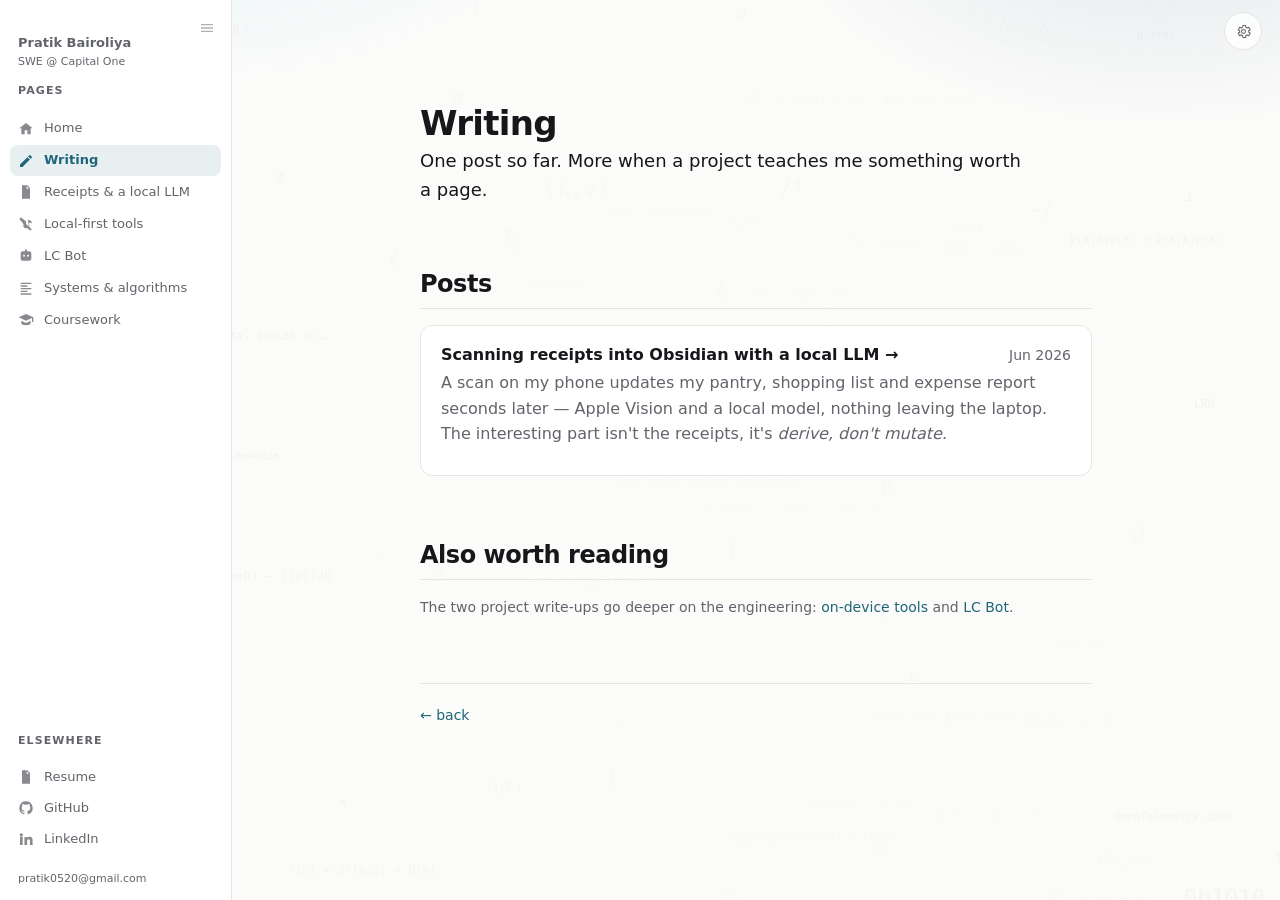
==== commit c94ca63d: "Stop three claims from inviting a question they do not need to A hiring-side review went through eve" ====
--- a/writing/index.html
+++ b/writing/index.html
@@ -22,10 +22,10 @@
 <link rel="icon" href="../favicon.svg" type="image/svg+xml">
 <!-- /social -->
 <script>try{var t=localStorage.getItem("theme");if(t&&t!=="system")document.documentElement.setAttribute("data-theme",t)}catch(e){}</script>
-<link rel="stylesheet" href="../css/base.css?v=69">
-<link rel="stylesheet" href="../css/components.css?v=69">
-<link rel="stylesheet" href="../css/motion.css?v=69">
-<link rel="stylesheet" href="../css/tour.css?v=69">
+<link rel="stylesheet" href="../css/base.css?v=70">
+<link rel="stylesheet" href="../css/components.css?v=70">
+<link rel="stylesheet" href="../css/motion.css?v=70">
+<link rel="stylesheet" href="../css/tour.css?v=70">
 </head>
 <body>
 <a class="skip" href="#main">Skip to content</a>
@@ -129,14 +129,14 @@
     <a href="../">← back</a>
   </footer>
 </main>
-<script src="../js/theme.js?v=69" defer></script>
-<script src="../js/field.js?v=69" defer></script>
-<script src="../js/palette.js?v=69" defer></script>
-<script src="../js/spotlight.js?v=69" defer></script>
-<script src="../js/sidebar.js?v=69" defer></script>
-<script src="../js/reveal.js?v=69" defer></script>
-<script src="../js/blocks.js?v=69" defer></script>
-<script src="../js/a11y.js?v=69" defer></script>
-<script src="../js/settings.js?v=69" defer></script>
+<script src="../js/theme.js?v=70" defer></script>
+<script src="../js/field.js?v=70" defer></script>
+<script src="../js/palette.js?v=70" defer></script>
+<script src="../js/spotlight.js?v=70" defer></script>
+<script src="../js/sidebar.js?v=70" defer></script>
+<script src="../js/reveal.js?v=70" defer></script>
+<script src="../js/blocks.js?v=70" defer></script>
+<script src="../js/a11y.js?v=70" defer></script>
+<script src="../js/settings.js?v=70" defer></script>
 </body>
 </html>
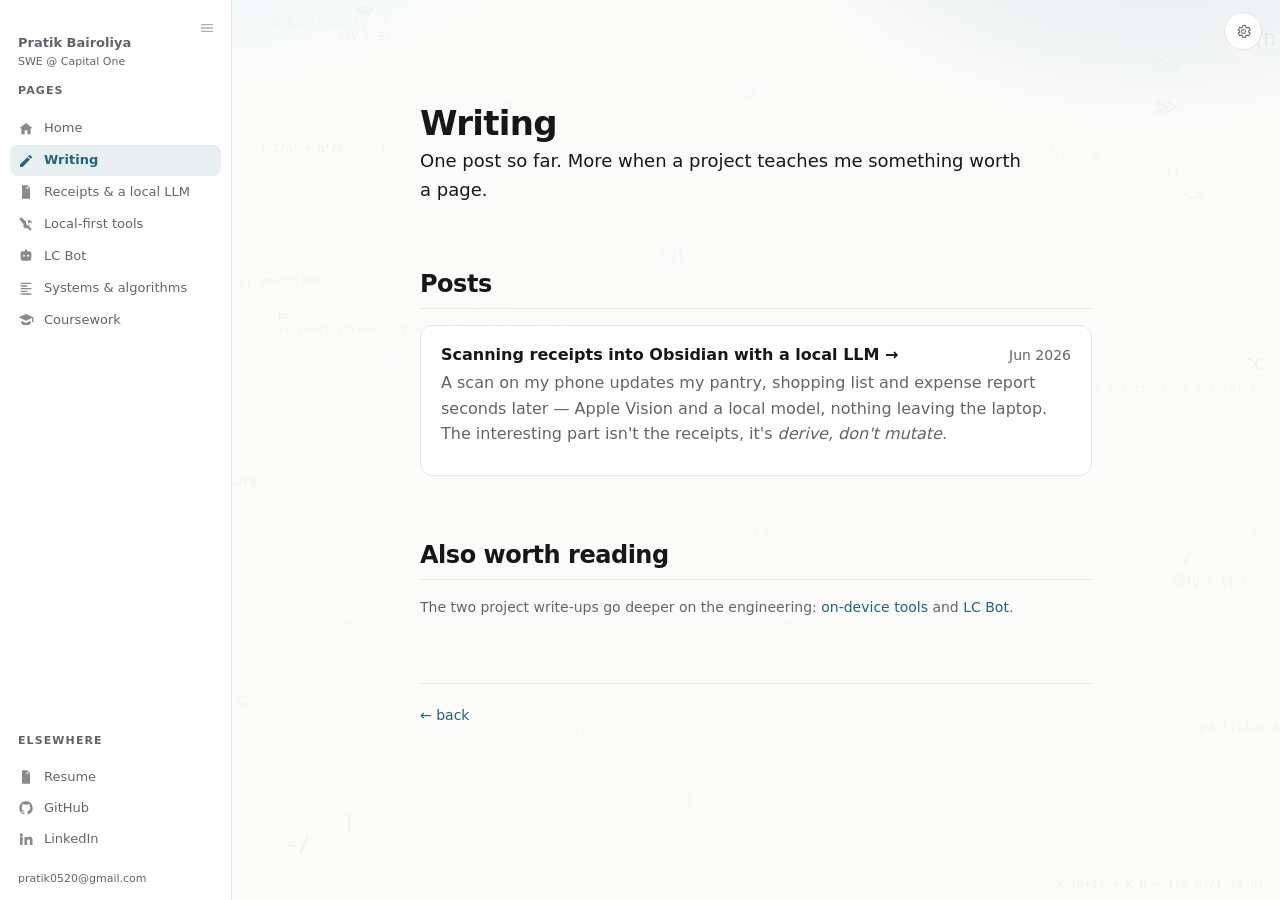
==== commit 0eaf062e: "Three stack icons did not represent what they labelled Audited all 52 tiles against what each icon a" ====
--- a/writing/index.html
+++ b/writing/index.html
@@ -22,10 +22,10 @@
 <link rel="icon" href="../favicon.svg" type="image/svg+xml">
 <!-- /social -->
 <script>try{var t=localStorage.getItem("theme");if(t&&t!=="system")document.documentElement.setAttribute("data-theme",t)}catch(e){}</script>
-<link rel="stylesheet" href="../css/base.css?v=70">
-<link rel="stylesheet" href="../css/components.css?v=70">
-<link rel="stylesheet" href="../css/motion.css?v=70">
-<link rel="stylesheet" href="../css/tour.css?v=70">
+<link rel="stylesheet" href="../css/base.css?v=71">
+<link rel="stylesheet" href="../css/components.css?v=71">
+<link rel="stylesheet" href="../css/motion.css?v=71">
+<link rel="stylesheet" href="../css/tour.css?v=71">
 </head>
 <body>
 <a class="skip" href="#main">Skip to content</a>
@@ -129,14 +129,14 @@
     <a href="../">← back</a>
   </footer>
 </main>
-<script src="../js/theme.js?v=70" defer></script>
-<script src="../js/field.js?v=70" defer></script>
-<script src="../js/palette.js?v=70" defer></script>
-<script src="../js/spotlight.js?v=70" defer></script>
-<script src="../js/sidebar.js?v=70" defer></script>
-<script src="../js/reveal.js?v=70" defer></script>
-<script src="../js/blocks.js?v=70" defer></script>
-<script src="../js/a11y.js?v=70" defer></script>
-<script src="../js/settings.js?v=70" defer></script>
+<script src="../js/theme.js?v=71" defer></script>
+<script src="../js/field.js?v=71" defer></script>
+<script src="../js/palette.js?v=71" defer></script>
+<script src="../js/spotlight.js?v=71" defer></script>
+<script src="../js/sidebar.js?v=71" defer></script>
+<script src="../js/reveal.js?v=71" defer></script>
+<script src="../js/blocks.js?v=71" defer></script>
+<script src="../js/a11y.js?v=71" defer></script>
+<script src="../js/settings.js?v=71" defer></script>
 </body>
 </html>
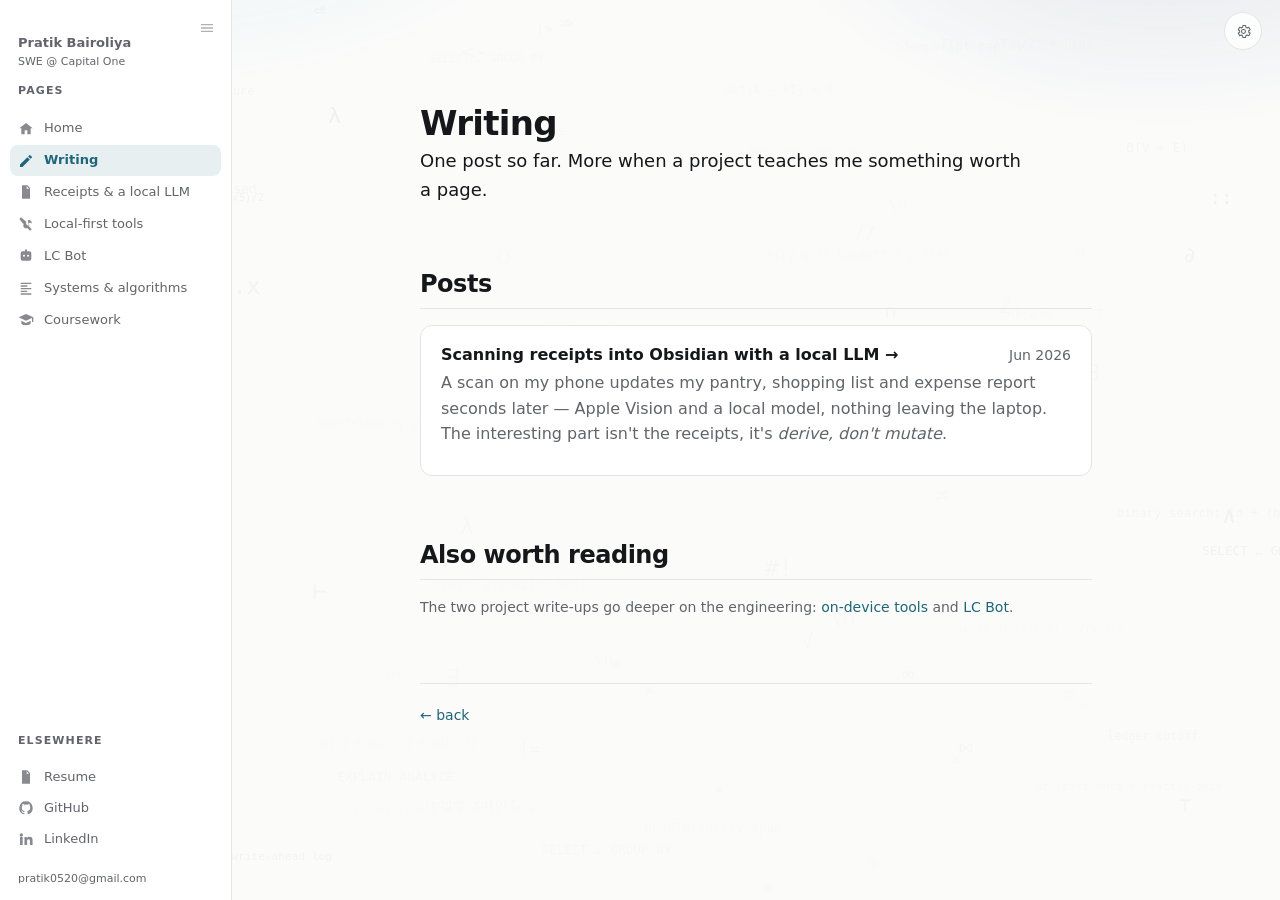
==== commit 861fd046: "Fix a ReferenceError on the Timeline's main interaction, and five more a QA pass found Clicking any " ====
--- a/writing/index.html
+++ b/writing/index.html
@@ -22,10 +22,10 @@
 <link rel="icon" href="../favicon.svg" type="image/svg+xml">
 <!-- /social -->
 <script>try{var t=localStorage.getItem("theme");if(t&&t!=="system")document.documentElement.setAttribute("data-theme",t)}catch(e){}</script>
-<link rel="stylesheet" href="../css/base.css?v=71">
-<link rel="stylesheet" href="../css/components.css?v=71">
-<link rel="stylesheet" href="../css/motion.css?v=71">
-<link rel="stylesheet" href="../css/tour.css?v=71">
+<link rel="stylesheet" href="../css/base.css?v=72">
+<link rel="stylesheet" href="../css/components.css?v=72">
+<link rel="stylesheet" href="../css/motion.css?v=72">
+<link rel="stylesheet" href="../css/tour.css?v=72">
 </head>
 <body>
 <a class="skip" href="#main">Skip to content</a>
@@ -129,14 +129,14 @@
     <a href="../">← back</a>
   </footer>
 </main>
-<script src="../js/theme.js?v=71" defer></script>
-<script src="../js/field.js?v=71" defer></script>
-<script src="../js/palette.js?v=71" defer></script>
-<script src="../js/spotlight.js?v=71" defer></script>
-<script src="../js/sidebar.js?v=71" defer></script>
-<script src="../js/reveal.js?v=71" defer></script>
-<script src="../js/blocks.js?v=71" defer></script>
-<script src="../js/a11y.js?v=71" defer></script>
-<script src="../js/settings.js?v=71" defer></script>
+<script src="../js/theme.js?v=72" defer></script>
+<script src="../js/field.js?v=72" defer></script>
+<script src="../js/palette.js?v=72" defer></script>
+<script src="../js/spotlight.js?v=72" defer></script>
+<script src="../js/sidebar.js?v=72" defer></script>
+<script src="../js/reveal.js?v=72" defer></script>
+<script src="../js/blocks.js?v=72" defer></script>
+<script src="../js/a11y.js?v=72" defer></script>
+<script src="../js/settings.js?v=72" defer></script>
 </body>
 </html>
--- a/css/components.css
+++ b/css/components.css
@@ -872,3 +872,7 @@
 /* The three icon buttons are one group. Unwrapped they split 1 + 2 across two
    lines at 390px, which read as one orphaned circle rather than a set. */
 .btn-row { display: flex; gap: var(--s2); flex: 0 0 auto; }
+
+/* A logo that failed to load is worse than no logo: alt="" renders the
+   browser's torn-page glyph. blocks.js marks these; the label carries it. */
+.tool img.no-icon { display: none; }
--- a/css/motion.css
+++ b/css/motion.css
@@ -172,6 +172,10 @@
   .stack-label { margin: 1.5mm 0 .5mm; }
 
   .card, .cred, .job, .courses li { break-inside: avoid; }
-  .job-body ul { break-inside: avoid; }
+  .job-body ul, .job-body li { break-inside: avoid; }
+  /* Keep a heading with what it introduces. Credentials was orphaning two of
+     its own cards onto a page that was otherwise three-quarters empty. */
+  h2 { break-after: avoid; }
+  #credentials { break-inside: avoid; }
   a[href^="http"]::after { content: ""; }        /* URLs bloat a printed resume */
 }
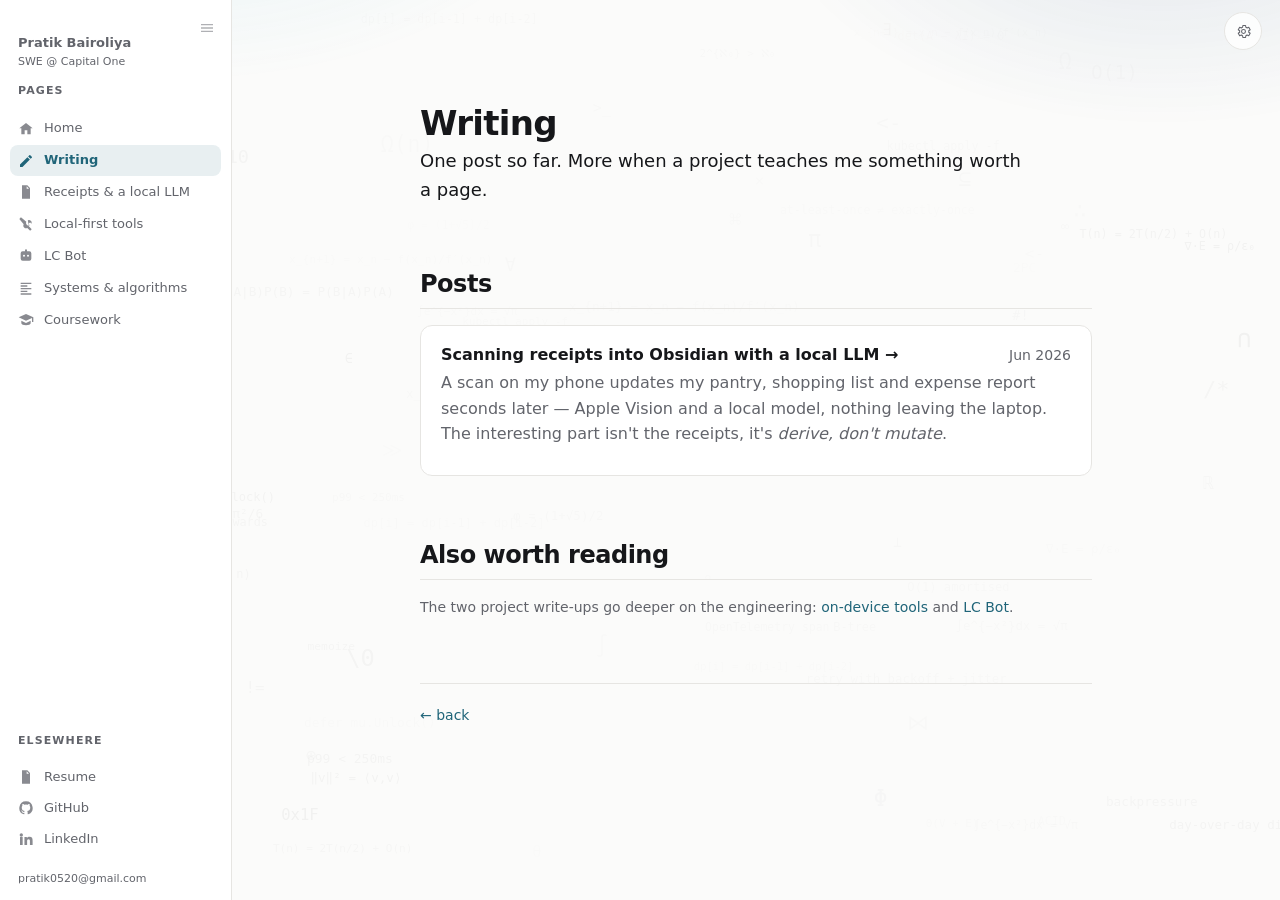
==== commit f3af7776: "Open the current role, and make the phone usable with a thumb A hiring-side review scored the site 6" ====
--- a/writing/index.html
+++ b/writing/index.html
@@ -22,10 +22,10 @@
 <link rel="icon" href="../favicon.svg" type="image/svg+xml">
 <!-- /social -->
 <script>try{var t=localStorage.getItem("theme");if(t&&t!=="system")document.documentElement.setAttribute("data-theme",t)}catch(e){}</script>
-<link rel="stylesheet" href="../css/base.css?v=72">
-<link rel="stylesheet" href="../css/components.css?v=72">
-<link rel="stylesheet" href="../css/motion.css?v=72">
-<link rel="stylesheet" href="../css/tour.css?v=72">
+<link rel="stylesheet" href="../css/base.css?v=73">
+<link rel="stylesheet" href="../css/components.css?v=73">
+<link rel="stylesheet" href="../css/motion.css?v=73">
+<link rel="stylesheet" href="../css/tour.css?v=73">
 </head>
 <body>
 <a class="skip" href="#main">Skip to content</a>
@@ -129,14 +129,14 @@
     <a href="../">← back</a>
   </footer>
 </main>
-<script src="../js/theme.js?v=72" defer></script>
-<script src="../js/field.js?v=72" defer></script>
-<script src="../js/palette.js?v=72" defer></script>
-<script src="../js/spotlight.js?v=72" defer></script>
-<script src="../js/sidebar.js?v=72" defer></script>
-<script src="../js/reveal.js?v=72" defer></script>
-<script src="../js/blocks.js?v=72" defer></script>
-<script src="../js/a11y.js?v=72" defer></script>
-<script src="../js/settings.js?v=72" defer></script>
+<script src="../js/theme.js?v=73" defer></script>
+<script src="../js/field.js?v=73" defer></script>
+<script src="../js/palette.js?v=73" defer></script>
+<script src="../js/spotlight.js?v=73" defer></script>
+<script src="../js/sidebar.js?v=73" defer></script>
+<script src="../js/reveal.js?v=73" defer></script>
+<script src="../js/blocks.js?v=73" defer></script>
+<script src="../js/a11y.js?v=73" defer></script>
+<script src="../js/settings.js?v=73" defer></script>
 </body>
 </html>
--- a/css/components.css
+++ b/css/components.css
@@ -596,9 +596,15 @@
    than the page splitting it. No JS means no filter and everything visible,
    which is the right fallback. */
 .shelf-head { margin: var(--s6) 0 var(--s4); align-items: center; }
+/* On a phone the chips wrap to two rows and the label sat across the seam
+   between them, reading as broken alignment. Stack them instead. */
+@media (max-width: 560px) {
+  .shelf-head { display: block; }
+  .shelf-head .stack-label { margin-bottom: var(--s2); }
+}
 .shelf-head .stack-label { margin: 0; }
 .filters { display: flex; gap: var(--s1); flex-wrap: wrap; }
-.filters button { padding: 4px var(--s3); border: 1px solid var(--line);
+.filters button { padding: 4px var(--s3); min-height: 32px; border: 1px solid var(--line);
                   border-radius: var(--r-pill); background: none; cursor: pointer;
                   color: var(--muted); font: 600 var(--fs-2xs)/1.6 var(--sans);
                   letter-spacing: var(--ls-caps); text-transform: uppercase;
@@ -876,3 +882,33 @@
 /* A logo that failed to load is worse than no logo: alt="" renders the
    browser's torn-page glyph. blocks.js marks these; the label carries it. */
 .tool img.no-icon { display: none; }
+
+/* ===== touch sizing =====
+   A QA pass measured 19 of 36 tap targets under 44x44 on a phone — the filter
+   chips at 27.6px tall, several inline links at 17px. Gated on WIDTH, not on
+   `hover: none`: a 390px viewport deserves a thumb-sized target whether or not
+   the browser reports a coarse pointer, and `hover` cannot be emulated over
+   CDP, so a rule gated on it is a rule nobody can verify. Where a control
+   cannot grow without moving the layout, its HIT AREA grows instead. */
+@media (max-width: 620px), (hover: none) {
+  .filters button { min-height: 40px; }
+  .btn, .views button { min-height: 44px; }
+  .btn.icon, .side-toggle, .gear { min-width: 44px; min-height: 44px; }
+  .side a { padding-block: 12px; }          /* 31px rows in the sheet */
+  /* Both are pointer-only affordances: the rail's collapse is a desktop idea,
+     and a heading anchor only ever appears on hover. Leaving them rendered put
+     two 19px and one 28px target in a thumb's way for no reachable function. */
+  .side-collapse, .anchor { display: none; }
+  .standfirst a, .interests a, .shelf .meta a, footer a, .courses a { position: relative; }
+  .standfirst a::after, .interests a::after, .shelf .meta a::after,
+  footer a::after {
+    content: ""; position: absolute; left: 0; right: 0;
+    top: 50%; height: 44px; transform: translateY(-50%);
+  }
+}
+
+/* The fixed menu and settings buttons sat on top of the content column at
+   390px — the "All writing" link and a row heading both passed under them. */
+@media (max-width: 900px) {
+  body:not(.bare) main.wrap { padding-top: var(--s9); }
+}
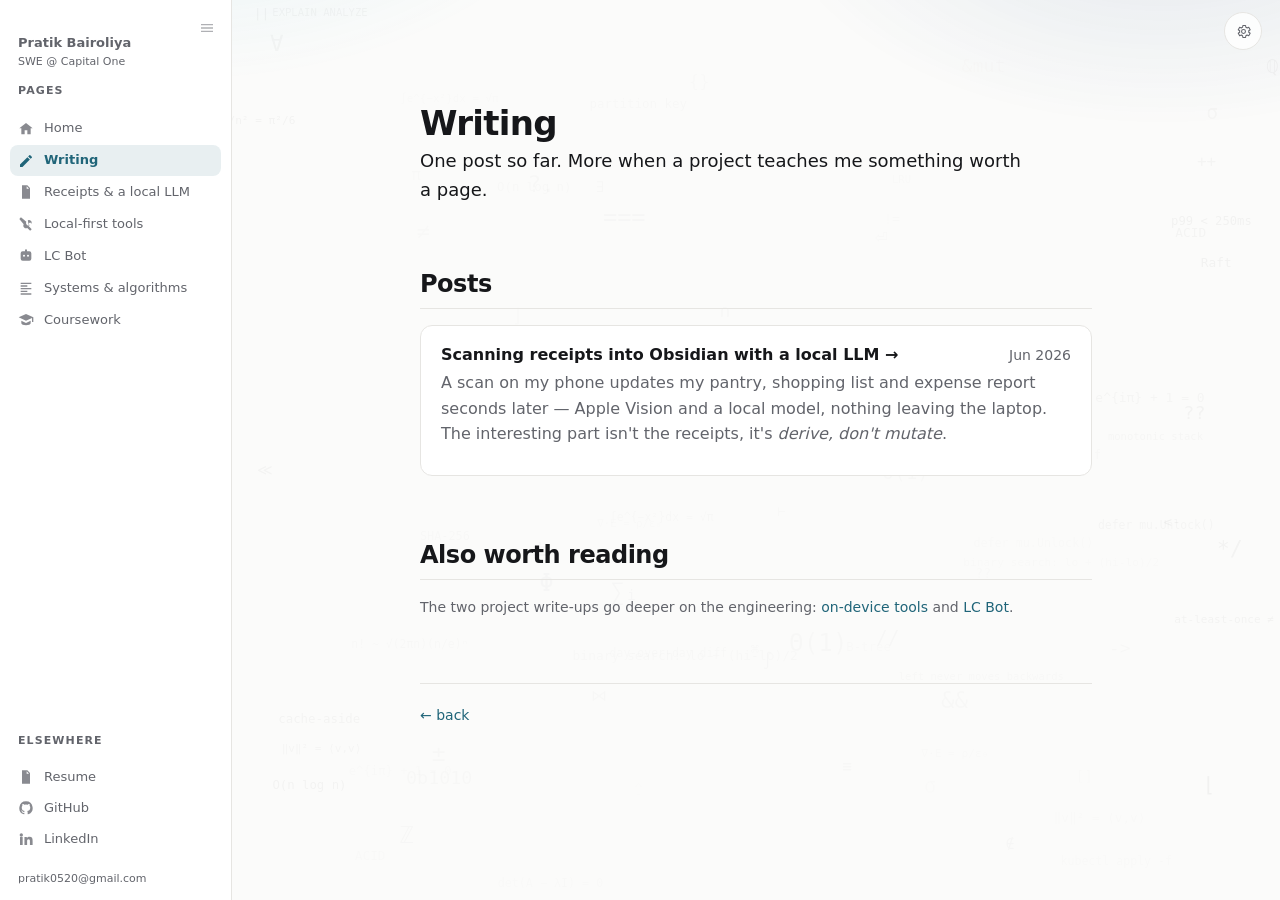
==== commit a3cd3947: "Logo contrast in light theme, an ongoing bar that reads as ongoing, and swipe affordances Four thing" ====
--- a/writing/index.html
+++ b/writing/index.html
@@ -22,10 +22,10 @@
 <link rel="icon" href="../favicon.svg" type="image/svg+xml">
 <!-- /social -->
 <script>try{var t=localStorage.getItem("theme");if(t&&t!=="system")document.documentElement.setAttribute("data-theme",t)}catch(e){}</script>
-<link rel="stylesheet" href="../css/base.css?v=73">
-<link rel="stylesheet" href="../css/components.css?v=73">
-<link rel="stylesheet" href="../css/motion.css?v=73">
-<link rel="stylesheet" href="../css/tour.css?v=73">
+<link rel="stylesheet" href="../css/base.css?v=74">
+<link rel="stylesheet" href="../css/components.css?v=74">
+<link rel="stylesheet" href="../css/motion.css?v=74">
+<link rel="stylesheet" href="../css/tour.css?v=74">
 </head>
 <body>
 <a class="skip" href="#main">Skip to content</a>
@@ -129,14 +129,14 @@
     <a href="../">← back</a>
   </footer>
 </main>
-<script src="../js/theme.js?v=73" defer></script>
-<script src="../js/field.js?v=73" defer></script>
-<script src="../js/palette.js?v=73" defer></script>
-<script src="../js/spotlight.js?v=73" defer></script>
-<script src="../js/sidebar.js?v=73" defer></script>
-<script src="../js/reveal.js?v=73" defer></script>
-<script src="../js/blocks.js?v=73" defer></script>
-<script src="../js/a11y.js?v=73" defer></script>
-<script src="../js/settings.js?v=73" defer></script>
+<script src="../js/theme.js?v=74" defer></script>
+<script src="../js/field.js?v=74" defer></script>
+<script src="../js/palette.js?v=74" defer></script>
+<script src="../js/spotlight.js?v=74" defer></script>
+<script src="../js/sidebar.js?v=74" defer></script>
+<script src="../js/reveal.js?v=74" defer></script>
+<script src="../js/blocks.js?v=74" defer></script>
+<script src="../js/a11y.js?v=74" defer></script>
+<script src="../js/settings.js?v=74" defer></script>
 </body>
 </html>
--- a/css/base.css
+++ b/css/base.css
@@ -45,6 +45,16 @@
   --scrim: rgba(8, 9, 12, .55);
   --shadow-float: 0 6px 20px -10px rgba(0, 0, 0, .4);
   --shadow-pop: 0 18px 46px -18px rgba(0, 0, 0, .5);
+
+  /* ---- brand logos ----
+     Every logo in the stack is an SVG drawn by its owner for a white page, so
+     the two themes need opposite help. Dark lifts them off the panel. Light
+     has the harder problem: Hive is #FDEE21 and JavaScript is #F7DF1E, which
+     are all but invisible on #fff — a hairline dark contour gives those an
+     edge without touching the brand colour, and is imperceptible on a logo
+     that was already dark. */
+  --logo-fx: drop-shadow(0 0 .6px rgba(17, 20, 24, .5))
+               drop-shadow(0 0 .6px rgba(17, 20, 24, .28));
 }
 @media (prefers-color-scheme: dark) {
   :root:not([data-theme="light"]) {
@@ -52,6 +62,7 @@
     --line:#2f323a; --code-bg:#1d1f23;
     --accent:#7fb2ff; --accent-2:#b18cff; --hit:#a97bff; --on-accent:#0e0f12;
     --hit2:#f0b429; --muted-strong:#9aa3ad;
+    --logo-fx: brightness(1.7) saturate(.85);
   }
 }
 :root[data-theme="dark"] {
@@ -59,10 +70,13 @@
   --line:#2f323a; --code-bg:#1d1f23;
   --accent:#7fb2ff; --accent-2:#b18cff; --hit:#a97bff; --on-accent:#0e0f12;
   --hit2:#f0b429; --muted-strong:#9aa3ad;
+  --logo-fx: brightness(1.7) saturate(.85);
 }
 :root[data-theme="light"] {
   --bg:#fbfbfa; --panel:#fff; --ink:#16171a; --muted:#62646b;
   --line:#e6e5e2; --code-bg:#f3f3f1;
+  --logo-fx: drop-shadow(0 0 .6px rgba(17, 20, 24, .5))
+               drop-shadow(0 0 .6px rgba(17, 20, 24, .28));
 }
 
 * { box-sizing: border-box; }
@@ -107,8 +121,26 @@
 
 code { font: .88em var(--mono); background: var(--code-bg); padding: 2px 5px; border-radius: var(--r-xs); }
 pre  { background: var(--code-bg); border: 1px solid var(--line); border-radius: var(--r-sm);
-       padding: var(--s3) var(--s4); overflow-x: auto; font: var(--fs-sm)/var(--lh-body) var(--mono); }
+       padding: var(--s3) var(--s4); overflow-x: auto; font: var(--fs-sm)/var(--lh-body) var(--mono);
+       overscroll-behavior-x: contain; }
 pre code { background: none; padding: 0; }
+
+/* A scrollable block has to say so. The pipeline diagram in the receipts
+   write-up is 96 columns wide and loses half of itself on a phone, where the
+   scrollbar is hidden until you already know to swipe. Two layers scroll WITH
+   the content and two stay put, so a shadow appears on whichever edge still
+   has something behind it and vanishes at the end of the run. */
+pre, .rule {
+  background-image:
+    linear-gradient(90deg,  var(--code-bg), transparent),
+    linear-gradient(270deg, var(--code-bg), transparent),
+    radial-gradient(farthest-side at 0    50%, color-mix(in srgb, var(--ink) 20%, transparent), transparent),
+    radial-gradient(farthest-side at 100% 50%, color-mix(in srgb, var(--ink) 20%, transparent), transparent);
+  background-position: 0 0, 100% 0, 0 0, 100% 0;
+  background-repeat: no-repeat;
+  background-size: 26px 100%, 26px 100%, 13px 100%, 13px 100%;
+  background-attachment: local, local, scroll, scroll;
+}
 
 #field { position: fixed; inset: 0; z-index: -1; display: block; pointer-events: none; }
 
--- a/css/components.css
+++ b/css/components.css
@@ -211,10 +211,7 @@
         min-width: 0;                    /* a flex item will not shrink without this */
         overflow-wrap: anywhere;         /* a long word breaks rather than overflowing */
         hyphens: auto; }
-.tool img { width: 20px; height: 20px; flex: 0 0 20px; }
-:root[data-theme="dark"] .tool img,
-:root:not([data-theme="light"]) .tool img { filter: brightness(1.7) saturate(.85); }
-@media (prefers-color-scheme: light) { :root:not([data-theme="dark"]) .tool img { filter: none; } }
+.tool img { width: 20px; height: 20px; flex: 0 0 20px; filter: var(--logo-fx); }
 /* A handful of tools have no logo anywhere public — S3, EMR, DynamoDB, SQL and
    "REST APIs" are services or concepts, not brands. They get a drawn glyph in
    the same 20px box as a real logo, which reads as an icon; the letter badges
@@ -739,9 +736,14 @@
    not the one the chip was describing. Hovering a row now only quiets the
    other NAMES. */
 .tlc-body.scrubbing:has(.tlc-row:hover) .tlc-row:not(:hover) .tlc-name { opacity: 1; }
-/* a run with no end yet fades out to the right rather than stopping flat */
-/* the current role is the most important bar; a fade-out made it a dot */
-.tlc-bar.is-open-ended { mask-image: linear-gradient(90deg, #000 94%, transparent); }
+/* A run with no end yet reaches the right edge of the chart and fades after
+   today (--solid, set per bar). The old version masked the last 6% of a bar
+   that stopped at today, which only made the current role smaller than the
+   internship it needed to outweigh. */
+.tlc-bar.is-open-ended { mask-image: linear-gradient(90deg,
+            #000 var(--solid, 90%),
+            color-mix(in srgb, #000 55%, transparent) calc(var(--solid, 90%) + 14%),
+            transparent); }
 .tlc-bar.dim { opacity: .18; }
 .tlc-lane.undated::after { content: ""; position: absolute; inset: 50% 8px auto; height: 1px;
             margin-top: -.5px;
@@ -822,7 +824,9 @@
    written on the page behind the card. Monospace earns its place here: this is
    content, not garnish. */
 .rule { margin: var(--s3) 0 0; padding: var(--s3); overflow-x: auto;
-        background: var(--code-bg); border: 1px solid var(--line);
+        /* background-COLOR: the shorthand would drop the scroll-shadow layers
+           base.css puts on every scrollable block. */
+        background-color: var(--code-bg); border: 1px solid var(--line);
         border-left: 2px solid var(--accent); border-radius: var(--r-sm);
         font: var(--fs-2xs)/1.65 var(--mono); color: var(--muted);
         white-space: pre; transition: border-left-color .8s linear, color .2s; }
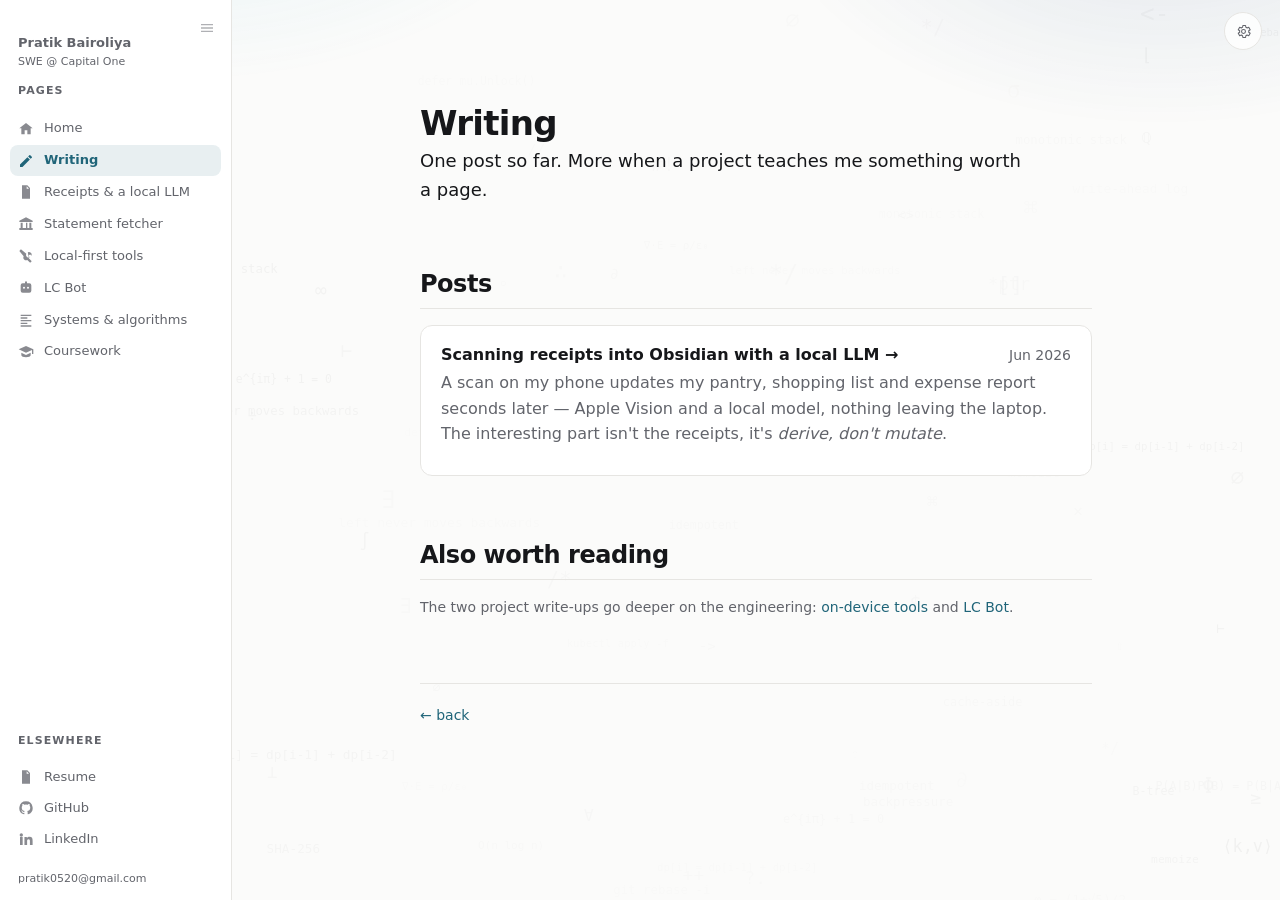
==== commit 75dda6bd: "Add statement-fetcher, as the lead project A write-up page and a card: logs into four banks, downloa" ====
--- a/writing/index.html
+++ b/writing/index.html
@@ -83,6 +83,7 @@
   <a href="../"><svg viewBox="0 0 24 24" aria-hidden="true"><path d="M12 3 2 11h3v9h5v-6h4v6h5v-9h3L12 3Z"/></svg><span>Home</span></a>
   <a href="../writing/" class="on"><svg viewBox="0 0 24 24" aria-hidden="true"><path d="M3 17.3V21h3.7L17.8 9.9l-3.7-3.7L3 17.3ZM20.7 7a1 1 0 0 0 0-1.4l-2.3-2.3a1 1 0 0 0-1.4 0l-1.8 1.8 3.7 3.7L20.7 7Z"/></svg><span>Writing</span></a>
   <a href="../writing/receipts-local-llm.html"><svg viewBox="0 0 24 24" aria-hidden="true"><path d="M6 2h8l4 4v16H6V2Zm7 1.5V7h3.5L13 3.5ZM8 12h8v1.5H8V12Zm0 3.5h8V17H8v-1.5Z"/></svg><span>Receipts &amp; a local LLM</span></a>
+  <a href="../projects/statement-fetcher.html"><svg viewBox="0 0 24 24" aria-hidden="true"><path d="M12 2 2 7v2h20V7L12 2ZM4 10v8H2v3h20v-3h-2v-8h-3v8h-3v-8h-2v8H7v-8H4Z"/></svg><span>Statement fetcher</span></a>
   <a href="../projects/on-device-tools.html"><svg viewBox="0 0 24 24" aria-hidden="true"><path d="M14.7 6.3a4 4 0 0 1 5.4 5.2l-1.6-1.6-1.9.5-.5 1.9 1.6 1.6a4 4 0 0 1-5.2-5.4L4.4 2 2 4.4l6.5 8.1a4 4 0 0 0 5.4 5.4l4.3 4.3 2.4-2.4-4.3-4.3"/></svg><span>Local-first tools</span></a>
   <a href="../projects/lc.html"><svg viewBox="0 0 24 24" aria-hidden="true"><path d="M12 2a1.5 1.5 0 0 1 1.5 1.5V5H17a3 3 0 0 1 3 3v8a3 3 0 0 1-3 3H7a3 3 0 0 1-3-3V8a3 3 0 0 1 3-3h3.5V3.5A1.5 1.5 0 0 1 12 2ZM9 10a1.5 1.5 0 1 0 0 3 1.5 1.5 0 0 0 0-3Zm6 0a1.5 1.5 0 1 0 0 3 1.5 1.5 0 0 0 0-3Zm-6 5.5h6V17H9v-1.5Z"/></svg><span>LC Bot</span></a>
   <a href="../projects/systems-and-algorithms.html"><svg viewBox="0 0 24 24" aria-hidden="true"><path d="M4 4h16v2H4V4Zm0 4h10v2H4V8Zm0 4h16v2H4v-2Zm0 4h10v2H4v-2Zm0 4h16v2H4v-2Z"/></svg><span>Systems &amp; algorithms</span></a>
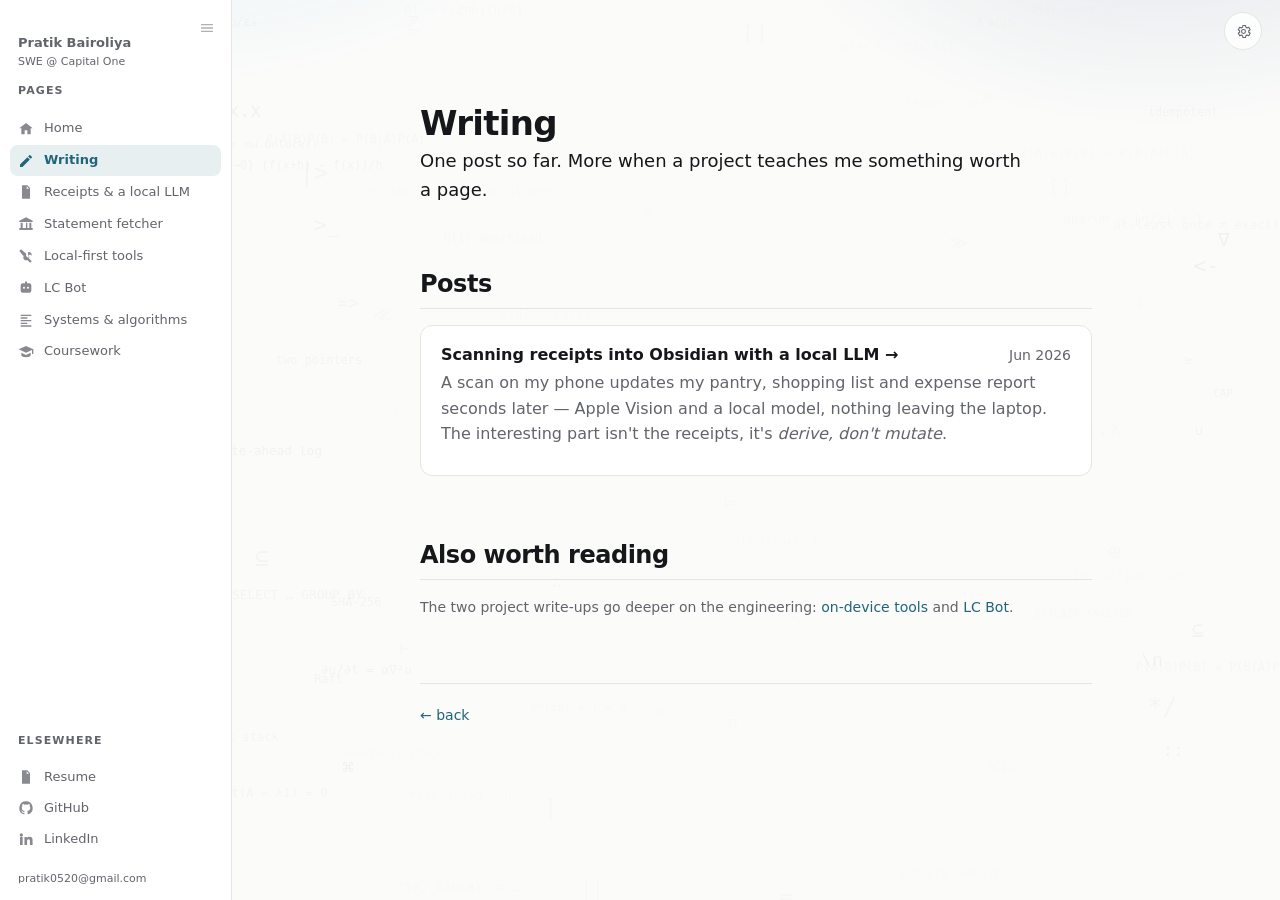
==== commit 451e22cc: "Five things a phone saw that no desktop test did Every collapsed entry hid its own chevron. .chev re" ====
--- a/writing/index.html
+++ b/writing/index.html
@@ -22,10 +22,10 @@
 <link rel="icon" href="../favicon.svg" type="image/svg+xml">
 <!-- /social -->
 <script>try{var t=localStorage.getItem("theme");if(t&&t!=="system")document.documentElement.setAttribute("data-theme",t)}catch(e){}</script>
-<link rel="stylesheet" href="../css/base.css?v=74">
-<link rel="stylesheet" href="../css/components.css?v=74">
-<link rel="stylesheet" href="../css/motion.css?v=74">
-<link rel="stylesheet" href="../css/tour.css?v=74">
+<link rel="stylesheet" href="../css/base.css?v=76">
+<link rel="stylesheet" href="../css/components.css?v=76">
+<link rel="stylesheet" href="../css/motion.css?v=76">
+<link rel="stylesheet" href="../css/tour.css?v=76">
 </head>
 <body>
 <a class="skip" href="#main">Skip to content</a>
@@ -130,14 +130,14 @@
     <a href="../">← back</a>
   </footer>
 </main>
-<script src="../js/theme.js?v=74" defer></script>
-<script src="../js/field.js?v=74" defer></script>
-<script src="../js/palette.js?v=74" defer></script>
-<script src="../js/spotlight.js?v=74" defer></script>
-<script src="../js/sidebar.js?v=74" defer></script>
-<script src="../js/reveal.js?v=74" defer></script>
-<script src="../js/blocks.js?v=74" defer></script>
-<script src="../js/a11y.js?v=74" defer></script>
-<script src="../js/settings.js?v=74" defer></script>
+<script src="../js/theme.js?v=76" defer></script>
+<script src="../js/field.js?v=76" defer></script>
+<script src="../js/palette.js?v=76" defer></script>
+<script src="../js/spotlight.js?v=76" defer></script>
+<script src="../js/sidebar.js?v=76" defer></script>
+<script src="../js/reveal.js?v=76" defer></script>
+<script src="../js/blocks.js?v=76" defer></script>
+<script src="../js/a11y.js?v=76" defer></script>
+<script src="../js/settings.js?v=76" defer></script>
 </body>
 </html>
--- a/css/base.css
+++ b/css/base.css
@@ -152,6 +152,14 @@
            overflow: hidden; clip-path: inset(50%); white-space: nowrap; border: 0; }
 .row { display: flex; justify-content: space-between; align-items: baseline; gap: 12px; }
 .row .meta { white-space: nowrap; }
+/* A nowrap meta will not shrink, so on a phone it squeezed the card title into
+   a three-word column and then hung its own tail off the right edge anyway —
+   "4 banks · 110 offline tes". Below 560 the two halves stack: the title, then
+   what it is. */
+@media (max-width: 560px) {
+  .row { flex-wrap: wrap; gap: var(--s1) var(--s3); }
+  .row .meta { flex: 1 0 100%; white-space: normal; }
+}
 
 /* A designed focus state, everywhere. The rail clips outlines (overflow-y:auto),
    so links inside it get an inset ring instead. */
--- a/css/components.css
+++ b/css/components.css
@@ -89,6 +89,11 @@
        padding: 9px 16px; font: var(--fs-sm)/1 var(--sans); color: var(--ink); cursor: pointer; }
 .btn:hover { text-decoration: none; }
 .btn .k { font: var(--fs-2xs) var(--mono); color: var(--muted); }
+/* A phone has no command key. Pointing a touch visitor at a keyboard shortcut
+   is the fastest way to make a page feel written for somebody else — tour.js
+   already branches on this; the button had not. "PDF" on the resume button is
+   a file type, not a shortcut, so it stays. */
+@media (hover: none), (max-width: 620px) { .btn.palette-btn .k { display: none; } }
 .btn.primary { border-color: var(--accent); color: var(--accent); }
 .btn.palette-btn { border-color: var(--accent); color: var(--accent); }
 .btn.palette-btn .k { border: 1px solid currentColor; border-radius: var(--r-pill);
@@ -142,11 +147,19 @@
 .job-toggle .meta { white-space: nowrap; }
 .job-toggle .chev { width: 18px; height: 18px; align-self: center;
                     fill: none; stroke: var(--muted); stroke-width: 2;
-                    stroke-linecap: round; stroke-linejoin: round; opacity: 0;
+                    stroke-linecap: round; stroke-linejoin: round; opacity: .42;
                     transition: transform .34s cubic-bezier(.34,1.3,.64,1),
                                 opacity .2s, stroke .2s; }
+/* The resting chevron used to be opacity 0, so seven of the eight entries
+   advertised nothing at all until the pointer was already on them. Seven rows
+   of bare job titles is exactly the page a recruiter closes. Faint at rest,
+   full on approach: the row says it opens without shouting it eight times. */
 .job:hover .chev, .job-toggle:focus-visible .chev, .job:not(.shut) .chev { opacity: 1; }
-@media (hover: none) { .job-toggle .chev { opacity: 1; } }
+/* A touch device has no approach, so there is no faint state to resolve. The
+   width clause is not redundant: a headless browser reports hover: hover under
+   device emulation, so a rule gated only on the media feature is untestable —
+   this project has shipped that mistake once already. */
+@media (hover: none), (max-width: 620px) { .job-toggle .chev { opacity: 1; } }
 .job-toggle:hover .job-name, .job-toggle:hover .chev { color: var(--accent); stroke: var(--accent); }
 .job-toggle:focus-visible { outline: 2px solid var(--accent); outline-offset: 4px;
                             border-radius: var(--r-xs); }
@@ -832,10 +845,16 @@
         white-space: pre; transition: border-left-color .8s linear, color .2s; }
 .rule code { background: none; padding: 0; font: inherit; }
 .card:hover .rule { color: var(--ink); }
-/* A card is a link, so a horizontally scrollable block inside one is a drag
-   that might navigate instead. On a phone it wraps rather than scrolls. */
+/* These blocks are two aligned columns — a condition and what it decides — and
+   pre-wrap folded the second column under the first, so "note has real code ->
+   note wins, the repo is / rewritten" stopped being a table and started being
+   a sentence with arrows in it. One of them lost a total row entirely. It
+   scrolls on a phone now: the columns survive, and the scroll shadow base.css
+   puts on every code block says there is more to the right. A touch drag that
+   scrolls an inner box does not fire a click on the card it sits in, and
+   overscroll-behavior-x keeps the page out of it. */
 @media (max-width: 560px) {
-  .rule { font-size: 10px; padding: var(--s2); white-space: pre-wrap; overflow-x: visible; }
+  .rule { font-size: 10px; padding: var(--s2); overscroll-behavior-x: contain; }
 }
 @media (prefers-reduced-motion: reduce) { .rule { transition: none; } }
 
